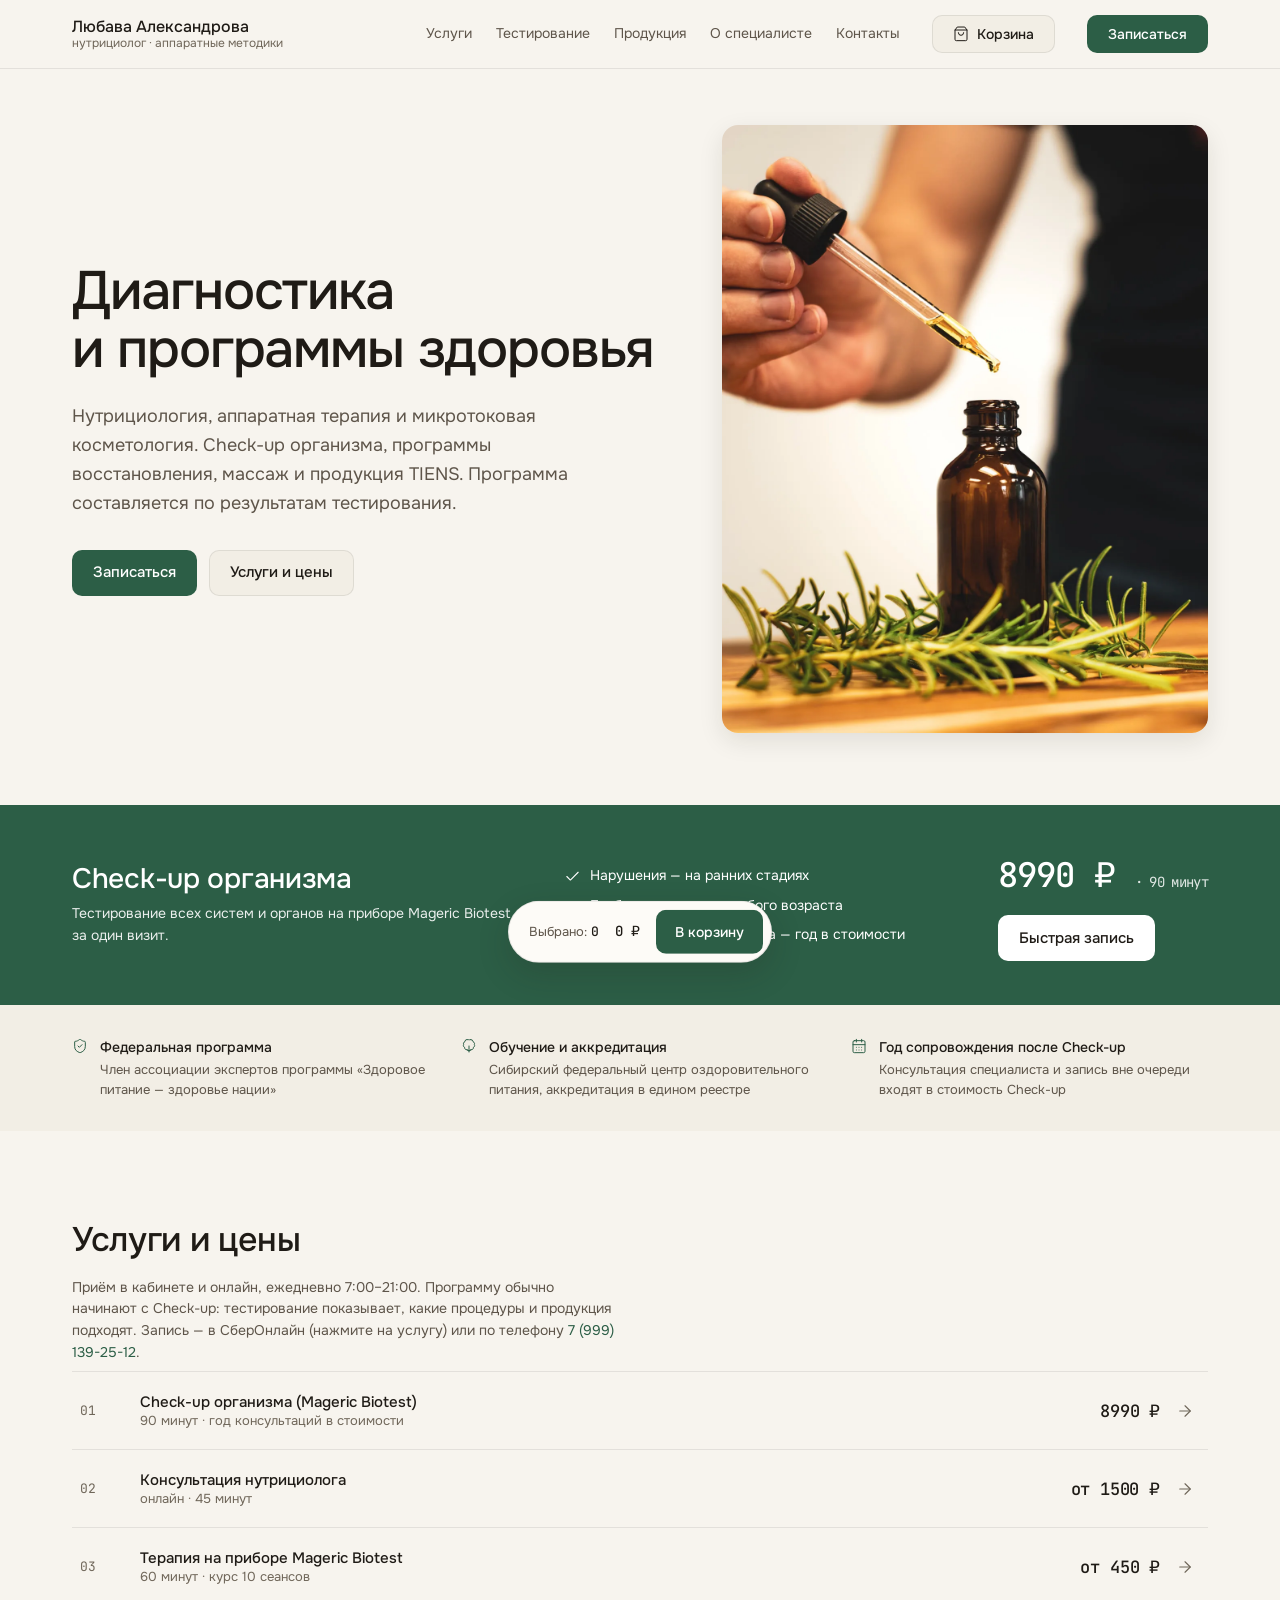
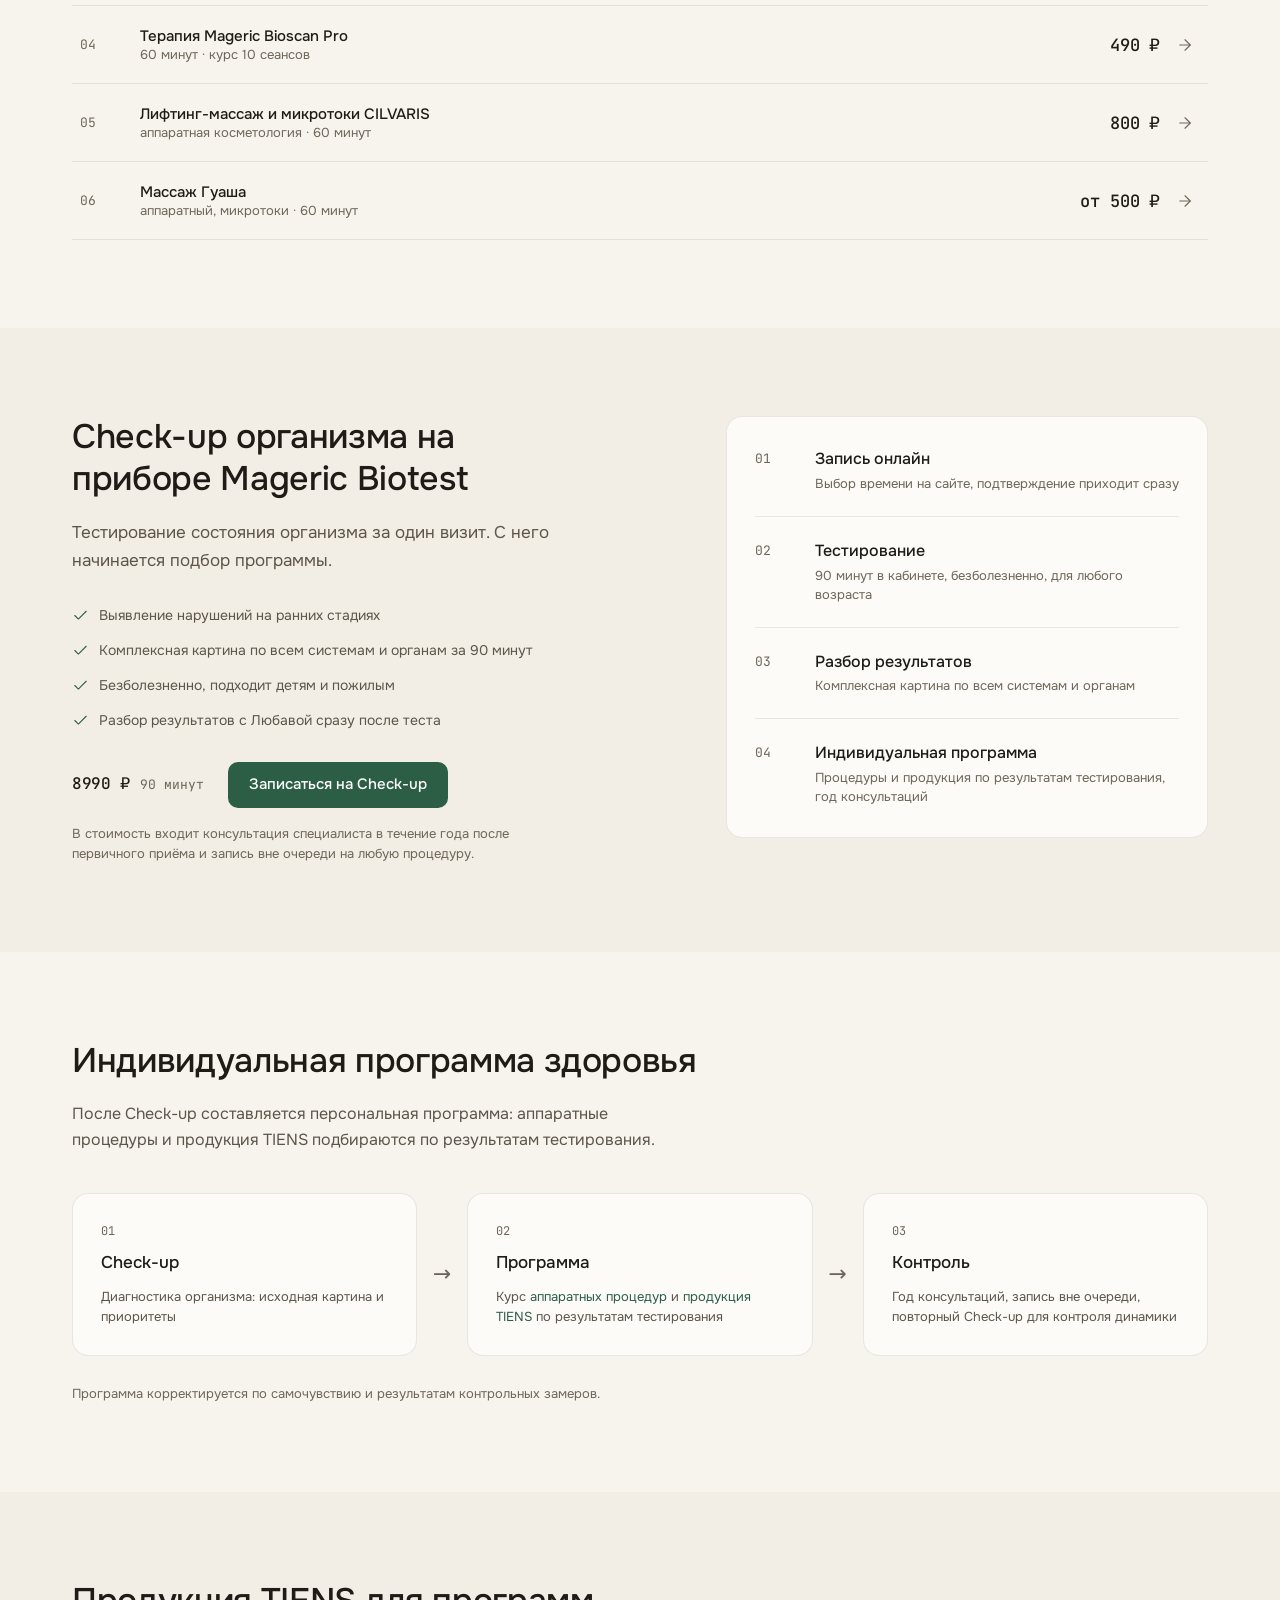
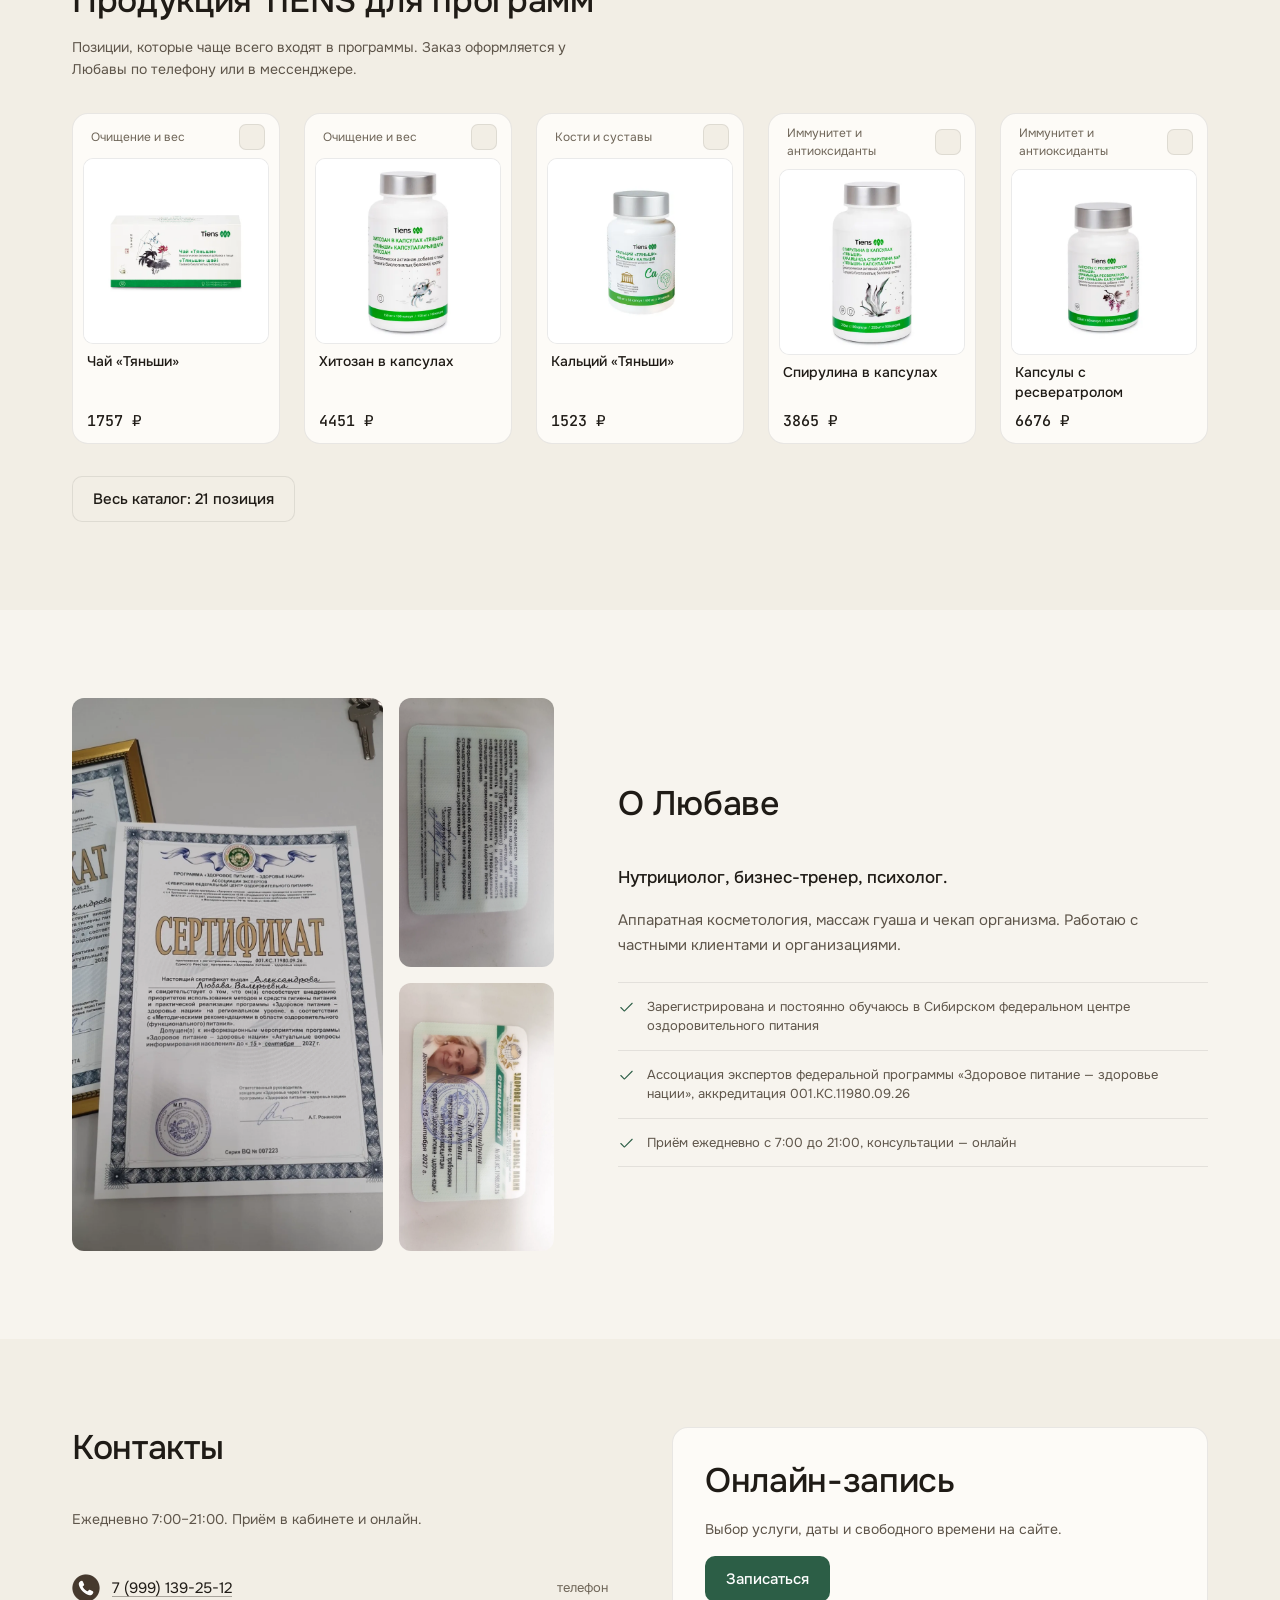
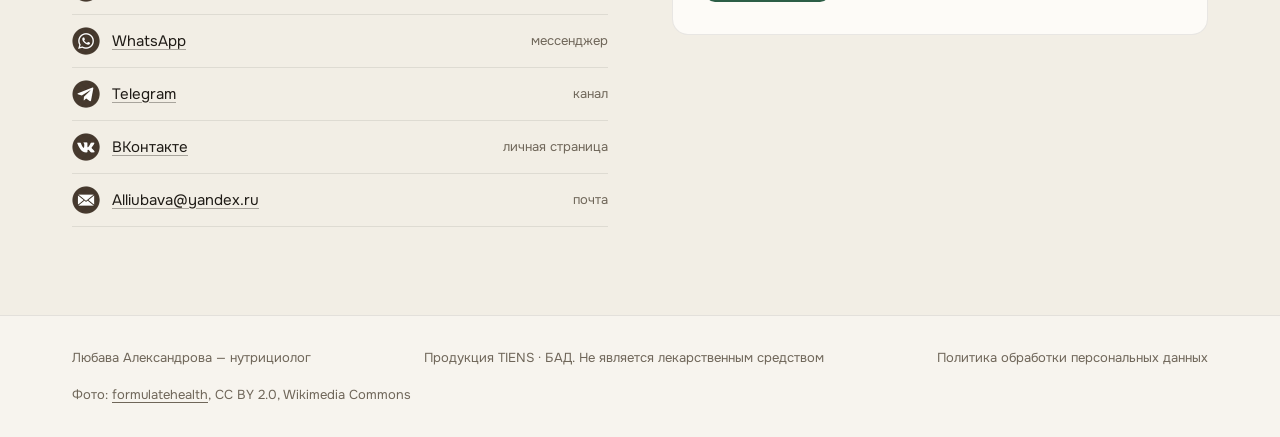
==== index.html @ dd6122ec "Сайт Любавы Александровой: статическая версия" ====
﻿<!DOCTYPE html>
<html lang="ru">
<head>
<meta charset="utf-8">
<meta name="viewport" content="width=device-width, initial-scale=1">
<meta name="referrer" content="strict-origin-when-cross-origin">
<meta http-equiv="Content-Security-Policy" content="default-src 'self'; script-src 'self'; style-src 'self' 'unsafe-inline'; img-src 'self' data:; connect-src 'self'; object-src 'none'; base-uri 'none'; form-action 'none'">
<link rel="icon" href="data:image/svg+xml,%3Csvg xmlns='http://www.w3.org/2000/svg' viewBox='0 0 32 32'%3E%3Crect width='32' height='32' rx='8' fill='%232c5e46'/%3E%3Cpath d='M16 6c5.5 3.4 8 7.4 8 11.5A8 8 0 0 1 8 17.5C8 13.4 10.5 9.4 16 6z' fill='%23f7f4ee'/%3E%3C/svg%3E">
<title>Любава Александрова — нутрициолог · аппаратные методики · TIENS</title>
<meta name="description" content="Нутрициолог Любава Александрова: чекап организма, аппаратная терапия, микротоковая косметология, массаж гуаша и продукция TIENS. Индивидуальные программы здоровья, онлайн-запись.">
<meta property="og:type" content="website">
<meta property="og:site_name" content="Любава Александрова">
<meta property="og:title" content="Любава Александрова — нутрициолог">
<meta property="og:description" content="Чекап организма, аппаратная терапия, микротоковая косметология, продукция TIENS. Индивидуальные программы здоровья.">
<meta property="og:url" content="https://artshelby.github.io/lyubava/">
<meta property="og:image" content="https://artshelby.github.io/lyubava/assets/og.jpg">
<meta property="og:image:width" content="1200">
<meta property="og:image:height" content="630">
<meta name="twitter:card" content="summary_large_image">
<link rel="stylesheet" href="style.css">
</head>
<body>

<header>
  <div class="wrap nav">
    <a class="brand" href="index.html">
      <b>Любава Александрова</b>
      <small>нутрициолог · аппаратные методики</small>
    </a>
    <nav>
      <a href="#services">Услуги</a>
      <a href="#testing">Тестирование</a>
      <a href="catalog.html">Продукция</a>
      <a href="#about">О специалисте</a>
      <a href="#contacts">Контакты</a>
    </nav>
    <button class="btn btn-secondary cart-btn cart-open" type="button" aria-label="Корзина">
      <svg width="16" height="16" viewBox="0 0 24 24" fill="none" stroke="currentColor" stroke-width="1.5" stroke-linecap="round" stroke-linejoin="round" aria-hidden="true"><path d="M6 2 3 6v14a2 2 0 0 0 2 2h14a2 2 0 0 0 2-2V6l-3-4Z"/><path d="M3 6h18"/><path d="M16 10a4 4 0 0 1-8 0"/></svg>
      <span class="label">Корзина</span>
      <span class="cart-count mono" hidden>0</span>
    </button>
    <button class="btn btn-primary btn-book" type="button">Записаться</button>
  </div>
</header>

<main>
  <!-- Герой -->
  <section class="hero">
    <div class="wrap hero-grid">
      <div>
        <h1 class="rise" style="--i:0">Диагностика и&nbsp;программы здоровья</h1>
        <p class="hero-sub rise" style="--i:1">Нутрициология, аппаратная терапия и микротоковая косметология. Check-up организма, программы восстановления, массаж и продукция TIENS. Программа составляется по результатам тестирования.</p>
        <div class="cta-row rise" style="--i:2">
          <button class="btn btn-primary btn-book" type="button">Записаться</button>
          <a class="btn btn-secondary" href="#services">Услуги и цены</a>
        </div>
      </div>
      <figure class="hero-photo rise" style="--i:1">
        <img src="assets/hero-oil.webp" alt="Пипетка с маслом над янтарным флаконом среди свежего розмарина" width="1200" height="1500" fetchpriority="high" decoding="async">
      </figure>
    </div>
  </section>

  <!-- Главная услуга -->
  <section class="offer">
    <div class="wrap offer-grid">
      <div>
        <h2 class="offer-ttl">Check-up организма</h2>
        <p class="offer-sub">Тестирование всех систем и органов на приборе Mageric Biotest за один визит.</p>
      </div>
      <ul class="offer-list">
        <li><svg width="17" height="17" viewBox="0 0 24 24" fill="none" stroke="currentColor" stroke-width="1.5" stroke-linecap="round" stroke-linejoin="round" aria-hidden="true"><path d="M20 6 9 17l-5-5"/></svg>Нарушения — на ранних стадиях</li>
        <li><svg width="17" height="17" viewBox="0 0 24 24" fill="none" stroke="currentColor" stroke-width="1.5" stroke-linecap="round" stroke-linejoin="round" aria-hidden="true"><path d="M20 6 9 17l-5-5"/></svg>Безболезненно, для любого возраста</li>
        <li><svg width="17" height="17" viewBox="0 0 24 24" fill="none" stroke="currentColor" stroke-width="1.5" stroke-linecap="round" stroke-linejoin="round" aria-hidden="true"><path d="M20 6 9 17l-5-5"/></svg>Консультации специалиста — год в стоимости</li>
      </ul>
      <div class="offer-buy">
        <span class="pr">8990 ₽ <small>· 90 минут</small></span>
        <a class="btn btn-on-accent" href="https://widget-sber.sonline.su/widget/999970888/#service-8123481" target="_blank" rel="noopener noreferrer">Быстрая запись</a>
      </div>
    </div>
  </section>

  <!-- Факты -->
  <div class="facts">
    <div class="wrap facts-grid">
      <div class="fact">
        <svg width="16" height="16" viewBox="0 0 24 24" fill="none" stroke="currentColor" stroke-width="1.5" stroke-linecap="round" stroke-linejoin="round" aria-hidden="true"><path d="M20 13c0 5-3.5 7.5-7.66 8.95a1 1 0 0 1-.67-.01C7.5 20.5 4 18 4 13V6a1 1 0 0 1 1-1c2 0 4.5-1.2 6.24-2.72a1.17 1.17 0 0 1 1.52 0C14.51 3.81 17 5 19 5a1 1 0 0 1 1 1z"/><path d="m9 12 2 2 4-4"/></svg>
        <div><b>Федеральная программа</b>Член ассоциации экспертов программы «Здоровое питание — здоровье нации»</div>
      </div>
      <div class="fact">
        <svg width="16" height="16" viewBox="0 0 24 24" fill="none" stroke="currentColor" stroke-width="1.5" stroke-linecap="round" stroke-linejoin="round" aria-hidden="true"><path d="M15 2.5a3 3 0 0 1 3 3c.6.2 1.1.5 1.5 1a3 3 0 0 1 .5 3.3c.3.4.5.9.5 1.4a3 3 0 0 1-1.9 2.8 3 3 0 0 1-3.9 3.4 3 3 0 0 1-5.4 0 3 3 0 0 1-3.9-3.4A3 3 0 0 1 3.5 11c0-.5.2-1 .5-1.4a3 3 0 0 1 .5-3.3c.4-.5.9-.8 1.5-1a3 3 0 0 1 3-3c.6 0 1.1.15 1.6.4a3 3 0 0 1 1.9-.2c.2.06.4.14.5.23a3 3 0 0 1 1.6-.43z"/><path d="M12 12v9"/><path d="M9 17.5c0 .8.7 1.5 1.5 1.5h3c.8 0 1.5-.7 1.5-1.5"/></svg>
        <div><b>Обучение и аккредитация</b>Сибирский федеральный центр оздоровительного питания, аккредитация в&nbsp;едином реестре</div>
      </div>
      <div class="fact">
        <svg width="16" height="16" viewBox="0 0 24 24" fill="none" stroke="currentColor" stroke-width="1.5" stroke-linecap="round" stroke-linejoin="round" aria-hidden="true"><path d="M8 2v4"/><path d="M16 2v4"/><rect width="18" height="18" x="3" y="4" rx="2"/><path d="M3 10h18"/><path d="M8 14h.01"/><path d="M12 14h.01"/><path d="M16 14h.01"/><path d="M8 18h.01"/><path d="M12 18h.01"/><path d="M16 18h.01"/></svg>
        <div><b>Год сопровождения после Check-up</b>Консультация специалиста и запись вне очереди входят в стоимость Check-up</div>
      </div>
    </div>
  </div>

  <!-- Услуги -->
  <section id="services">
    <div class="wrap">
      <h2>Услуги и цены</h2>
      <p class="services-note">Приём в кабинете и онлайн, ежедневно 7:00–21:00. Программу обычно начинают с Check-up: тестирование показывает, какие процедуры и продукция подходят. Запись — в СберОнлайн (нажмите на услугу) или по телефону <a href="tel:+79991392512" style="color:var(--accent)">7 (999) 139-25-12</a>.</p>
      <div class="svc-list">
        <button class="svc btn-book" data-svc="8123481" type="button">
          <span class="idx mono">01</span>
          <span><span class="t">Check-up организма (Mageric Biotest)</span><span class="m" style="display:block">90 минут · год консультаций в стоимости</span></span>
          <span class="price">8990 ₽</span>
          <span class="go" aria-hidden="true"><svg width="18" height="18" viewBox="0 0 24 24" fill="none" stroke="currentColor" stroke-width="1.5" stroke-linecap="round" stroke-linejoin="round"><path d="M5 12h14"/><path d="m12 5 7 7-7 7"/></svg></span>
        </button>
        <button class="svc btn-book" data-svc="8124514" type="button">
          <span class="idx mono">02</span>
          <span><span class="t">Консультация нутрициолога</span><span class="m" style="display:block">онлайн · 45 минут</span></span>
          <span class="price">от 1500 ₽</span>
          <span class="go" aria-hidden="true"><svg width="18" height="18" viewBox="0 0 24 24" fill="none" stroke="currentColor" stroke-width="1.5" stroke-linecap="round" stroke-linejoin="round"><path d="M5 12h14"/><path d="m12 5 7 7-7 7"/></svg></span>
        </button>
        <button class="svc btn-book" data-svc="8123480" type="button">
          <span class="idx mono">03</span>
          <span><span class="t">Терапия на приборе Mageric Biotest</span><span class="m" style="display:block">60 минут · курс 10 сеансов</span></span>
          <span class="price">от 450 ₽</span>
          <span class="go" aria-hidden="true"><svg width="18" height="18" viewBox="0 0 24 24" fill="none" stroke="currentColor" stroke-width="1.5" stroke-linecap="round" stroke-linejoin="round"><path d="M5 12h14"/><path d="m12 5 7 7-7 7"/></svg></span>
        </button>
        <button class="svc btn-book" data-svc="8123476" type="button">
          <span class="idx mono">04</span>
          <span><span class="t">Терапия Mageric Bioscan Pro</span><span class="m" style="display:block">60 минут · курс 10 сеансов</span></span>
          <span class="price">490 ₽</span>
          <span class="go" aria-hidden="true"><svg width="18" height="18" viewBox="0 0 24 24" fill="none" stroke="currentColor" stroke-width="1.5" stroke-linecap="round" stroke-linejoin="round"><path d="M5 12h14"/><path d="m12 5 7 7-7 7"/></svg></span>
        </button>
        <button class="svc btn-book" data-svc="8123466" type="button">
          <span class="idx mono">05</span>
          <span><span class="t">Лифтинг-массаж и микротоки CILVARIS</span><span class="m" style="display:block">аппаратная косметология · 60 минут</span></span>
          <span class="price">800 ₽</span>
          <span class="go" aria-hidden="true"><svg width="18" height="18" viewBox="0 0 24 24" fill="none" stroke="currentColor" stroke-width="1.5" stroke-linecap="round" stroke-linejoin="round"><path d="M5 12h14"/><path d="m12 5 7 7-7 7"/></svg></span>
        </button>
        <button class="svc btn-book" data-svc="8124465" type="button">
          <span class="idx mono">06</span>
          <span><span class="t">Массаж Гуаша</span><span class="m" style="display:block">аппаратный, микротоки · 60 минут</span></span>
          <span class="price">от 500 ₽</span>
          <span class="go" aria-hidden="true"><svg width="18" height="18" viewBox="0 0 24 24" fill="none" stroke="currentColor" stroke-width="1.5" stroke-linecap="round" stroke-linejoin="round"><path d="M5 12h14"/><path d="m12 5 7 7-7 7"/></svg></span>
        </button>
      </div>
    </div>
  </section>

  <!-- Тестирование: главная услуга -->
  <section id="testing" class="testing">
    <div class="wrap testing-grid">
      <div>
        <h2>Check-up организма на приборе Mageric Biotest</h2>
        <p class="testing-lead">Тестирование состояния организма за один визит. С него начинается подбор программы.</p>
        <ul class="testing-list">
          <li><svg width="17" height="17" viewBox="0 0 24 24" fill="none" stroke="currentColor" stroke-width="1.5" stroke-linecap="round" stroke-linejoin="round" aria-hidden="true"><path d="M20 6 9 17l-5-5"/></svg>Выявление нарушений на ранних стадиях</li>
          <li><svg width="17" height="17" viewBox="0 0 24 24" fill="none" stroke="currentColor" stroke-width="1.5" stroke-linecap="round" stroke-linejoin="round" aria-hidden="true"><path d="M20 6 9 17l-5-5"/></svg>Комплексная картина по всем системам и органам за 90 минут</li>
          <li><svg width="17" height="17" viewBox="0 0 24 24" fill="none" stroke="currentColor" stroke-width="1.5" stroke-linecap="round" stroke-linejoin="round" aria-hidden="true"><path d="M20 6 9 17l-5-5"/></svg>Безболезненно, подходит детям и пожилым</li>
          <li><svg width="17" height="17" viewBox="0 0 24 24" fill="none" stroke="currentColor" stroke-width="1.5" stroke-linecap="round" stroke-linejoin="round" aria-hidden="true"><path d="M20 6 9 17l-5-5"/></svg>Разбор результатов с Любавой сразу после теста</li>
        </ul>
        <div class="testing-price">
          <span class="price">8990 ₽ <small>90 минут</small></span>
          <button class="btn btn-primary btn-book" data-svc="8123481" type="button">Записаться на Check-up</button>
        </div>
        <p class="testing-note">В стоимость входит консультация специалиста в течение года после первичного приёма и запись вне очереди на любую процедуру.</p>
      </div>
      <div class="steps-col">
        <button class="steps-toggle" type="button" aria-expanded="false" aria-controls="stepsList">
          <span>Как проходит Check-up</span>
          <svg class="chev" width="16" height="16" viewBox="0 0 24 24" fill="none" stroke="currentColor" stroke-width="1.5" stroke-linecap="round" stroke-linejoin="round" aria-hidden="true"><path d="m6 9 6 6 6-6"/></svg>
        </button>
        <div class="steps-list" id="stepsList">
        <div class="step">
          <span class="idx mono">01</span>
          <div><div class="t">Запись онлайн</div><div class="d">Выбор времени на сайте, подтверждение приходит сразу</div></div>
        </div>
        <div class="step">
          <span class="idx mono">02</span>
          <div><div class="t">Тестирование</div><div class="d">90 минут в кабинете, безболезненно, для любого возраста</div></div>
        </div>
        <div class="step">
          <span class="idx mono">03</span>
          <div><div class="t">Разбор результатов</div><div class="d">Комплексная картина по всем системам и органам</div></div>
        </div>
        <div class="step">
          <span class="idx mono">04</span>
          <div><div class="t">Индивидуальная программа</div><div class="d">Процедуры и продукция по результатам тестирования, год консультаций</div></div>
        </div>
        </div>
      </div>
    </div>
  </section>

  <!-- Индивидуальная программа -->
  <section id="program" class="program">
    <div class="wrap">
      <h2>Индивидуальная программа здоровья</h2>
      <p class="program-lead">После Check-up составляется персональная программа: аппаратные процедуры и продукция TIENS подбираются по результатам тестирования.</p>
      <div class="flow">
        <div class="flow-card">
          <span class="idx mono">01</span>
          <div class="t">Check-up</div>
          <div class="d">Диагностика организма: исходная картина и приоритеты</div>
        </div>
        <div class="flow-arrow" aria-hidden="true">→</div>
        <div class="flow-card">
          <span class="idx mono">02</span>
          <div class="t">Программа</div>
          <div class="d">Курс <a href="#services">аппаратных процедур</a> и <a href="catalog.html">продукция TIENS</a> по результатам тестирования</div>
        </div>
        <div class="flow-arrow" aria-hidden="true">→</div>
        <div class="flow-card">
          <span class="idx mono">03</span>
          <div class="t">Контроль</div>
          <div class="d">Год консультаций, запись вне очереди, повторный Check-up для контроля динамики</div>
        </div>
      </div>
      <p class="program-note">Программа корректируется по самочувствию и результатам контрольных замеров.</p>
    </div>
  </section>

  <!-- Продукция: витрина -->
  <section id="products" class="products">
    <div class="wrap">
      <h2>Продукция TIENS для программ</h2>
      <p class="products-note">Позиции, которые чаще всего входят в программы. Заказ оформляется у Любавы по телефону или в мессенджере.</p>
      <div class="products-grid" id="productsGrid"></div>
      <div class="products-more">
        <a class="btn btn-secondary" href="catalog.html">Весь каталог: 21 позиция</a>
      </div>
    </div>
  </section>

  <!-- О специалисте -->
  <section id="about">
    <div class="wrap about-grid">
      <div class="about-photo">
        <img src="assets/about-1.webp" alt="Сертификат и аккредитация Любавы" width="900" height="1180" loading="lazy" decoding="async">
        <img src="assets/about-2.webp" alt="Удостоверение специалиста" width="900" height="1180" loading="lazy" decoding="async">
        <img src="assets/about-3.webp" alt="Документ программы «Здоровое питание»" width="900" height="1180" loading="lazy" decoding="async">
      </div>
      <div class="about-text">
        <h2>О Любаве</h2>
        <p class="hello">Нутрициолог, бизнес-тренер, психолог.</p>
        <p>Аппаратная косметология, массаж гуаша и чекап организма. Работаю с частными клиентами и организациями.</p>
        <div class="creds">
          <div class="cred">
            <svg width="17" height="17" viewBox="0 0 24 24" fill="none" stroke="currentColor" stroke-width="1.5" stroke-linecap="round" stroke-linejoin="round" aria-hidden="true"><path d="M20 6 9 17l-5-5"/></svg>
            Зарегистрирована и постоянно обучаюсь в Сибирском федеральном центре оздоровительного питания
          </div>
          <div class="cred">
            <svg width="17" height="17" viewBox="0 0 24 24" fill="none" stroke="currentColor" stroke-width="1.5" stroke-linecap="round" stroke-linejoin="round" aria-hidden="true"><path d="M20 6 9 17l-5-5"/></svg>
            Ассоциация экспертов федеральной программы «Здоровое питание — здоровье нации», аккредитация 001.КС.11980.09.26
          </div>
          <div class="cred">
            <svg width="17" height="17" viewBox="0 0 24 24" fill="none" stroke="currentColor" stroke-width="1.5" stroke-linecap="round" stroke-linejoin="round" aria-hidden="true"><path d="M20 6 9 17l-5-5"/></svg>
            Приём ежедневно с 7:00 до 21:00, консультации — онлайн
          </div>
        </div>
      </div>
    </div>
  </section>

  <!-- Контакты -->
  <section id="contacts" class="contacts">
    <div class="wrap contacts-grid">
      <div>
        <h2>Контакты</h2>
        <p class="schedule">Ежедневно 7:00–21:00. Приём в кабинете и онлайн.</p>
        <div class="clist">
          <div class="crow">
            <img class="cico" src="assets/icons/phone.png" alt="" width="28" height="28">
            <a href="tel:+79991392512">7 (999) 139-25-12</a>
            <span class="k">телефон</span>
          </div>
          <div class="crow">
            <img class="cico" src="assets/icons/whatsapp.png" alt="" width="28" height="28">
            <a href="https://wa.me/79991392512" target="_blank" rel="noopener noreferrer">WhatsApp</a>
            <span class="k">мессенджер</span>
          </div>
          <div class="crow">
            <img class="cico" src="assets/icons/telegram.png" alt="" width="28" height="28">
            <a href="https://t.me/vitality_tiens" target="_blank" rel="noopener noreferrer">Telegram</a>
            <span class="k">канал</span>
          </div>
          <div class="crow">
            <img class="cico" src="assets/icons/vk.png" alt="" width="28" height="28">
            <a href="https://vk.com/ltroitsa" target="_blank" rel="noopener noreferrer">ВКонтакте</a>
            <span class="k">личная страница</span>
          </div>
          <div class="crow">
            <img class="cico" src="assets/icons/mail.png" alt="" width="28" height="28">
            <a href="mailto:Alliubava@yandex.ru">Alliubava@yandex.ru</a>
            <span class="k">почта</span>
          </div>
        </div>
      </div>
      <div class="contacts-cta">
        <h2 style="margin-bottom:0">Онлайн-запись</h2>
        <p>Выбор услуги, даты и свободного времени на сайте.</p>
        <button class="btn btn-primary btn-book" type="button">Записаться</button>
      </div>
    </div>
  </section>
</main>

<footer>
  <div class="wrap">
    <span>Любава Александрова — нутрициолог</span>
    <span>Продукция TIENS · БАД. Не является лекарственным средством</span>
    <span><a href="privacy.html">Политика обработки персональных данных</a></span>
    <span class="credit">Фото: <a href="https://commons.wikimedia.org/wiki/File:Taking_rosemary_oil_from_a_bottle.jpg" target="_blank" rel="noopener noreferrer">formulatehealth</a>, CC BY 2.0, Wikimedia Commons</span>
  </div>
</footer>

<script src="data.js"></script>
<script src="app.js"></script>
</body>
</html>
---- style.css ----
/* ===== Шрифты (локальные) ===== */
@font-face { font-family: "Onest"; src: url("fonts/Onest-cyrillic.woff2") format("woff2"); font-weight: 100 900; font-display: swap; unicode-range: U+0400-045F, U+0490-0491, U+04B0-04B1, U+2116; }
@font-face { font-family: "Onest"; src: url("fonts/Onest-latin.woff2") format("woff2"); font-weight: 100 900; font-display: swap; unicode-range: U+0000-00FF, U+2000-206F; }
@font-face { font-family: "Unbounded"; src: url("fonts/unbounded-cyrillic.woff2") format("woff2"); font-weight: 200 900; font-display: swap; unicode-range: U+0400-045F, U+0490-0491, U+04B0-04B1, U+2116; }
@font-face { font-family: "Unbounded"; src: url("fonts/unbounded-latin.woff2") format("woff2"); font-weight: 200 900; font-display: swap; unicode-range: U+0000-00FF, U+2000-206F; }
@font-face { font-family: "JetBrains Mono"; src: url("fonts/JetBrainsMono-cyrillic.woff2") format("woff2"); font-weight: 100 800; font-display: swap; unicode-range: U+0400-045F, U+0490-0491, U+04B0-04B1, U+2116; }
@font-face { font-family: "JetBrains Mono"; src: url("fonts/JetBrainsMono-latin.woff2") format("woff2"); font-weight: 100 800; font-display: swap; unicode-range: U+0000-00FF, U+2000-206F; }

/* ===== Базовая сетка ===== */
:root {
  --font-ui: "Onest", system-ui, sans-serif;
  --font-display: "Onest", system-ui, sans-serif;
  --font-mono: "JetBrains Mono", ui-monospace, monospace;
  --radius-btn: 10px;
  --radius-card: 16px;
  --radius-photo: 12px;
  --ease: cubic-bezier(0.22, 1, 0.36, 1);

/* Палитра (вариант A — «Зелень и свет») */
  --bg: #f7f4ee; --surface: #f2eee5; --card: #fdfbf7; --raised: #efe9df;
  --hairline: rgba(31, 27, 22, 0.09);
  --text: #1f1b16; --secondary: #5e554a; --muted: #6f6659;
  --accent: #2c5e46; --accent-hover: #24503b; --accent-text: #ffffff;
  --focus: #1f1b16; --focus-halo: #fdfbf7;
  --white: #ffffff; --white-hover: #f1efe9;
  --overlay: rgba(20, 17, 13, 0.55);
  --shadow-sm: 0 3px 10px rgba(31, 27, 22, 0.14);
  --shadow-photo: 0 8px 24px rgba(31, 27, 22, 0.10);
  --shadow-bar: 0 12px 32px rgba(31, 27, 22, 0.18);
  --shadow-modal: 0 24px 64px rgba(0, 0, 0, 0.30);
}
* { box-sizing: border-box; margin: 0; padding: 0; }
html { scroll-behavior: smooth; overflow-x: clip; scroll-padding-top: 84px; }
body { font-family: var(--font-ui); font-size: 1rem; line-height: 1.55; background: var(--bg); color: var(--text); -webkit-font-smoothing: antialiased; overflow-x: clip; }
@media (prefers-reduced-motion: reduce) { html { scroll-behavior: auto; } }
html:has(body.modal-open) { overflow-y: hidden; }
a { color: inherit; text-decoration: none; }
img { display: block; max-width: 100%; }
.wrap { max-width: 1200px; margin: 0 auto; padding: 0 32px; }
section { padding: 88px 0; }
.mono { font-family: var(--font-mono); font-variant-numeric: tabular-nums; }
:focus-visible { outline: 2px solid var(--focus); outline-offset: 2px; box-shadow: 0 0 0 2px var(--focus-halo); }
.offer :focus-visible { outline-color: var(--card); box-shadow: 0 0 0 2px var(--text); }

h1 { font-family: var(--font-display); font-weight: 500; font-size: clamp(2rem, 4.6vw, 3.375rem); line-height: 1.08; letter-spacing: -0.02em; max-width: 20ch; text-wrap: balance; }
h2 { font-family: var(--font-display); font-weight: 500; font-size: clamp(1.625rem, 3vw, 2.125rem); line-height: 1.22; letter-spacing: -0.01em; margin-bottom: 40px; text-wrap: balance; }
h3 { font-family: var(--font-display); font-weight: 500; text-wrap: balance; }
p { text-wrap: pretty; }

/* ===== Плавный переход между страницами (Chrome; остальные — обычная загрузка) ===== */
@view-transition { navigation: auto; }
::view-transition-old(root), ::view-transition-new(root) { animation-duration: 240ms; animation-timing-function: cubic-bezier(0.22, 1, 0.36, 1); }

/* ===== Шапка ===== */
header { position: sticky; top: 0; z-index: 50; background: var(--bg); border-bottom: 1px solid var(--hairline); }
.nav { display: flex; align-items: center; gap: 32px; height: 68px; }
.brand { display: flex; flex-direction: column; line-height: 1.2; margin-right: auto; }
.brand:hover b { color: var(--accent); }
.brand b { font-weight: 500; font-size: 16px; }
.brand small { font-size: 12px; color: var(--muted); }
.nav nav { display: flex; gap: 24px; font-size: 14px; color: var(--secondary); }
.nav nav a { padding: 8px 0; position: relative; transition: color 150ms var(--ease); white-space: nowrap; }
.nav nav a:hover { color: var(--text); }
.nav nav a::after {
  content: ""; position: absolute; left: 0; right: 0; bottom: 4px; height: 1px;
  background: currentColor; transform: scaleX(0); transform-origin: left;
  transition: transform 180ms var(--ease);
}
.nav nav a:hover::after { transform: scaleX(1); }

/* ===== Кнопки ===== */
.btn {
  display: inline-flex; align-items: center; justify-content: center; gap: 8px;
  font: 500 15px/1 var(--font-ui); border-radius: var(--radius-btn);
  padding: 0 20px; height: 46px; cursor: pointer; border: 1px solid transparent; white-space: nowrap; text-box: trim-both cap alphabetic;
  transition: background-color 150ms var(--ease), color 150ms var(--ease), border-color 150ms var(--ease), transform 150ms var(--ease);
}
.btn:active { transform: scale(0.98); }
.btn-primary { background: var(--accent); color: var(--accent-text); }
.btn-primary:hover { background: var(--accent-hover); box-shadow: var(--shadow-sm); }
.btn-secondary { background: var(--surface); color: var(--text); border-color: var(--hairline); }
.btn-secondary:hover { background: var(--raised); border-color: color-mix(in srgb, var(--accent) 30%, transparent); }
.btn-sm { height: 44px; padding: 0 18px; font-size: 14px; }
header .btn { height: 38px; font-size: 14px; }
.btn[disabled] { opacity: 0.45; cursor: not-allowed; }

/* ===== Hero ===== */
.hero { padding: 56px 0 72px; }
.hero-grid { display: grid; grid-template-columns: minmax(0, 1.1fr) minmax(0, 0.9fr); gap: 56px; align-items: center; }
.hero-sub { font-size: 18px; line-height: 1.6; color: var(--secondary); max-width: 34rem; margin: 24px 0 32px; }
.cta-row { display: flex; gap: 12px; flex-wrap: wrap; }
.hero-photo { margin: 0; }
.hero-photo img { width: 100%; height: auto; aspect-ratio: 4 / 5; object-fit: cover; border-radius: var(--radius-card); box-shadow: var(--shadow-photo); }

/* ===== Главная услуга: полоса ===== */
.offer { background: var(--accent); color: var(--accent-text); padding: 44px 0; }
.offer-grid { display: grid; grid-template-columns: minmax(0, 1.15fr) minmax(0, 1fr) auto; gap: 40px; align-items: center; }
.offer-ttl { font-family: var(--font-display); font-weight: 500; font-size: clamp(1.5rem, 2.2vw, 2rem); line-height: 1.15; letter-spacing: -0.01em; margin: 0 0 8px; }
.offer-sub { font-size: 14px; line-height: 1.55; opacity: 0.9; max-width: 28rem; }
.offer-list { list-style: none; display: flex; flex-direction: column; gap: 9px; }
.offer-list li { font-size: 14px; line-height: 1.45; display: flex; gap: 9px; align-items: flex-start; }
.offer-list li svg { flex: none; margin-top: 3px; }
.offer-buy { display: flex; flex-direction: column; align-items: flex-start; gap: 14px; }
.offer .pr { font-family: var(--font-mono); font-weight: 500; font-size: 34px; letter-spacing: -0.02em; }
.offer .pr small { font-size: 14px; font-weight: 400; opacity: 0.85; }
.btn-on-accent { background: var(--white); color: var(--text); }
.btn-on-accent:hover { background: var(--white-hover); }

/* ===== Полоса фактов ===== */
.facts { background: var(--surface); padding: 32px 0; }
.facts-grid { display: grid; grid-template-columns: repeat(3, minmax(0, 1fr)); gap: 32px; }
.fact { display: flex; gap: 12px; align-items: flex-start; font-size: 13px; line-height: 1.5; color: var(--secondary); }
.fact svg { flex: none; margin-top: 1px; color: var(--accent); }
.fact b { display: block; font-weight: 500; color: var(--text); margin-bottom: 2px; font-size: 14px; }

/* ===== Тестирование (основной продукт) ===== */
.testing { background: var(--surface); }
.testing-grid { display: grid; grid-template-columns: minmax(0, 1.1fr) minmax(0, 0.9fr); gap: 64px; align-items: start; }
.testing-grid h2 { margin-bottom: 20px; }
.testing-lead { font-size: 17px; line-height: 1.6; color: var(--secondary); max-width: 34rem; }
.testing-list { list-style: none; margin: 24px 0; }
.testing-list li { font-size: 14px; line-height: 1.5; color: var(--secondary); padding: 7px 0; display: flex; gap: 10px; }
.testing-list li svg { flex: none; margin-top: 2px; color: var(--accent); }
.testing-price { display: flex; align-items: center; gap: 24px; flex-wrap: wrap; }
.testing-note { font-size: 13px; color: var(--muted); margin-top: 16px; max-width: 30rem; }
.steps-col { background: var(--card); border: 1px solid var(--hairline); border-radius: var(--radius-card); padding: 8px 28px; }
.steps-toggle { display: none; }
.step { display: grid; grid-template-columns: 44px 1fr; gap: 16px; padding: 22px 0; border-bottom: 1px solid var(--hairline); }
.step:last-child { border-bottom: none; }
.step .idx { font-size: 13px; color: var(--muted); padding-top: 2px; }
.step .t { font-weight: 500; margin-bottom: 2px; }
.step .d { font-size: 13px; line-height: 1.5; color: var(--muted); }

/* ===== Индивидуальная программа ===== */
.program-lead { font-size: 16px; line-height: 1.6; color: var(--secondary); max-width: 38rem; margin: -20px 0 40px; }
.flow { display: grid; grid-template-columns: 1fr auto 1fr auto 1fr; gap: 16px; align-items: stretch; }
.flow-card { background: var(--card); border: 1px solid var(--hairline); border-radius: var(--radius-card); padding: 28px; display: flex; flex-direction: column; gap: 10px; }
.flow-card .idx { font-size: 12px; color: var(--muted); }
.flow-card .t { font-weight: 500; font-size: 17px; }
.flow-card .d { font-size: 13px; line-height: 1.55; color: var(--secondary); }
.flow-card .d a { color: var(--accent); }
.flow-arrow { display: flex; align-items: center; color: var(--muted); font-size: 22px; }
.program-note { font-size: 13px; color: var(--muted); margin-top: 28px; }

/* ===== Услуги ===== */
.svc-list { display: flex; flex-direction: column; }
.svc {
  display: grid; grid-template-columns: 44px 1fr auto 24px; gap: 16px; align-items: center;
  padding: 20px 8px; border-top: 1px solid var(--hairline);
  width: 100%; background: none; border-left: none; border-right: none; border-bottom: none;
  text-align: left; color: var(--text); font-family: var(--font-ui); cursor: pointer;
  transition: background-color 150ms var(--ease);
}
.svc:last-child { border-bottom: 1px solid var(--hairline); }
.svc:hover { background: var(--surface); }
.svc .idx { font-size: 13px; color: var(--muted); }
.svc .t { font-weight: 500; font-size: 15px; margin-bottom: 2px; }
.svc:hover .t { color: var(--accent); }
.svc .m { font-size: 13px; color: var(--muted); }
.svc .price { font-family: var(--font-mono); font-weight: 500; font-size: 17px; letter-spacing: -0.01em; }
.svc .go { color: var(--muted); display: flex; align-items: center; transition: transform 150ms var(--ease), color 150ms var(--ease); }
.svc:hover .go { color: var(--accent); transform: translateX(3px); }
.price { font-family: var(--font-mono); font-weight: 500; letter-spacing: -0.02em; }
.price small { font-size: 13px; font-weight: 400; color: var(--muted); letter-spacing: 0; }
.services-note { font-size: 14px; color: var(--secondary); max-width: 34rem; margin: -24px 0 8px; }

/* ===== Продукция: витрина на главной ===== */
.products { background: var(--surface); }
.products-note { font-size: 14px; color: var(--secondary); max-width: 34rem; margin: -24px 0 32px; }
.products-grid { display: grid; grid-template-columns: repeat(5, minmax(0, 1fr)); gap: 24px; }
.pcard {
  background: var(--card); border: 1px solid var(--hairline); border-radius: var(--radius-card);
  padding: 10px; display: flex; flex-direction: column; gap: 8px;
}
.pcard img { width: 100%; height: auto; aspect-ratio: 1 / 1; object-fit: contain; background: var(--white); border-radius: 10px; border: 1px solid var(--hairline); }
.pcard { transition: border-color 150ms var(--ease); }
.pcard:hover { border-color: color-mix(in srgb, var(--accent) 35%, transparent); }
.pcard.picked { border-color: var(--accent); }

/* Выбор товара: галочка в строке роли, фото остаётся чистым */
.phead { display: flex; align-items: center; justify-content: space-between; gap: 8px; padding: 0 4px; }
.phead .role { padding: 0; }
.pick {
  flex: none; width: 26px; height: 26px;
  border-radius: 7px; border: 1px solid var(--hairline); background: var(--surface);
  color: transparent; cursor: pointer;
  display: flex; align-items: center; justify-content: center;
  transition: background-color 150ms var(--ease), color 150ms var(--ease), border-color 150ms var(--ease), transform 150ms var(--ease);
}
.pcard:hover .pick { border-color: color-mix(in srgb, var(--accent) 45%, transparent); }
.pick:hover { border-color: var(--accent); background: var(--card); }
.pick:active { transform: scale(0.92); }
.pick[aria-pressed="true"] { background: var(--accent); border-color: var(--accent); color: var(--accent-text); }

/* Панель выбора: одна кнопка на все выбранные товары */
.pickbar {
  position: fixed; left: 50%; bottom: 24px; z-index: 90;
  transform: translateX(-50%) translateY(140%);
  display: flex; align-items: center; gap: 16px;
  background: var(--card); border: 1px solid var(--hairline); border-radius: 999px;
  padding: 8px 8px 8px 20px; max-width: calc(100vw - 24px); box-shadow: var(--shadow-bar);
  transition: transform 240ms var(--ease);
}
.pickbar.show { transform: translateX(-50%) translateY(0); }
.pickbar .btn { flex: none; }
.pb-count, .pb-sum { white-space: nowrap; }
.pb-count { font-size: 13px; color: var(--secondary); }
.pb-count b { color: var(--text); font-weight: 500; }
.pb-sum { font-size: 14px; font-weight: 500; }
.pcard .role { font-size: 12px; color: var(--muted); padding: 0 4px; }
.pcard .pt { font-weight: 500; font-size: 14px; line-height: 1.4; padding: 0 4px; }
.pcard .pd { font-size: 13px; line-height: 1.5; color: var(--muted); padding: 0 4px; display: none; }
.pcard .pd-toggle { display: none; }
.pcard .pp { font-family: var(--font-mono); font-size: 15px; font-weight: 500; color: var(--text); padding: 0 4px; margin-top: auto; }
.pcard .btn { align-self: stretch; }
.products-more { margin-top: 32px; }
.products-legal { font-size: 12px; line-height: 1.5; color: var(--muted); margin-top: 32px; max-width: 42rem; }

/* ===== Каталог (страница) ===== */
.cat-head { padding: 56px 0 0; }
.cat-head h1 { font-size: clamp(30px, 4vw, 44px); max-width: none; }
.cat-sub { font-size: 15px; line-height: 1.6; color: var(--secondary); max-width: 34rem; margin: 16px 0 24px; }
.chips { display: flex; gap: 8px; flex-wrap: wrap; }
.chip {
  font: 500 13px/1 var(--font-ui); color: var(--secondary);
  background: var(--surface); border: 1px solid var(--hairline); border-radius: 999px;
  display: inline-flex; align-items: center; min-height: 44px;
  padding: 0 18px; cursor: pointer; text-box: trim-both cap alphabetic;
  transition: background-color 150ms var(--ease), color 150ms var(--ease), border-color 150ms var(--ease);
}
.chip:hover { background: var(--raised); }
.chip[aria-pressed="true"] { background: var(--accent); border-color: var(--accent); color: var(--accent-text); }
.chip:active { transform: scale(0.97); }
.catalog-section { padding: 24px 0 88px; }.catalog-grid { display: grid; grid-template-columns: repeat(4, minmax(0, 1fr)); gap: 24px; }
.pcard.on-cat .pd { display: block; min-height: 60px; }
.pcard.hide { display: none; }
.catalog-count { font-size: 13px; color: var(--muted); margin: 0 0 24px; }

/* ===== Правовые страницы ===== */
.legal-text { max-width: 46rem; }
.legal-text h2 { font-size: 20px; margin: 32px 0 12px; }
.legal-text p { font-size: 15px; line-height: 1.65; color: var(--secondary); }
.legal-text p + p { margin-top: 10px; }
.legal-text a { color: var(--accent); }
.legal-text b { color: var(--text); font-weight: 500; }
.legal-meta { margin-top: 32px; font-size: 13px; color: var(--muted); }

/* ===== Корзина ===== */
.about-grid { display: grid; grid-template-columns: minmax(0, 0.9fr) minmax(0, 1.1fr); gap: 64px; align-items: center; }
.about-photo { display: grid; grid-template-columns: minmax(0, 2fr) minmax(0, 1fr); grid-template-rows: auto auto; gap: 16px; align-items: stretch; }
.about-photo img { width: 100%; height: auto; object-fit: cover; aspect-ratio: 900 / 1180; border-radius: var(--radius-photo); }
.about-photo img:first-child { grid-row: 1 / span 2; height: 100%; aspect-ratio: auto; }
.about-text p { font-size: 15px; line-height: 1.65; color: var(--secondary); max-width: 38rem; }
.about-text p + p { margin-top: 16px; }
.about-text .hello { font-size: 17px; color: var(--text); font-weight: 500; }
.creds { display: flex; flex-direction: column; margin-top: 24px; border-top: 1px solid var(--hairline); }
.cred { display: flex; gap: 12px; padding: 14px 0; border-bottom: 1px solid var(--hairline); font-size: 13px; line-height: 1.5; color: var(--secondary); }
.cred svg { flex: none; margin-top: 2px; color: var(--accent); }

/* ===== Корзина ===== */
.cart-btn { gap: 8px; }
.cart-btn .cart-count { font-size: 13px; font-weight: 500; color: var(--accent); }
.cart-rows { display: flex; flex-direction: column; }
.cart-empty { font-size: 14px; color: var(--muted); padding: 8px 0; }
.cart-row { display: grid; grid-template-columns: 56px 1fr auto auto; gap: 14px; align-items: center; padding: 14px 0; border-bottom: 1px solid var(--hairline); }
.cart-row img { width: 56px; height: 56px; object-fit: contain; background: var(--white); border: 1px solid var(--hairline); border-radius: 8px; }
.cr-t { font-size: 14px; font-weight: 500; line-height: 1.35; }
.cr-p { font-size: 13px; color: var(--muted); margin-top: 2px; }
.cr-qty { display: flex; align-items: center; gap: 2px; }
.qty-btn {
  width: 30px; height: 30px; border-radius: 8px; border: 1px solid var(--hairline);
  background: var(--surface); color: var(--text); cursor: pointer; font-size: 15px; line-height: 1;
  transition: background-color 150ms var(--ease), transform 150ms var(--ease);
}
.qty-btn:hover { background: var(--raised); }
.qty-btn:active { transform: scale(0.94); }
.cr-qty .mono { min-width: 22px; text-align: center; font-size: 14px; }
.cr-del { background: none; border: none; color: var(--muted); font: 400 13px/1 var(--font-ui); cursor: pointer; padding: 6px 2px; transition: color 150ms var(--ease); }
.cr-del:hover { color: var(--text); }
.cart-foot { margin-top: 20px; display: flex; flex-direction: column; gap: 12px; }
.cart-actions { display: flex; gap: 8px; flex-wrap: wrap; }
.cart-actions .btn { flex: 1 1 auto; }
.cart-total { display: flex; align-items: baseline; justify-content: space-between; gap: 16px; font-size: 14px; color: var(--secondary); }
.cart-total b { font-size: 22px; font-weight: 500; color: var(--text); }

/* ===== О специалисте ===== */
.contacts { background: var(--surface); }
.contacts-grid { display: grid; grid-template-columns: minmax(0, 1fr) minmax(0, 1fr); gap: 64px; }
.contacts .schedule { font-size: 14px; color: var(--secondary); margin-bottom: 32px; }
.clist { display: flex; flex-direction: column; }
.crow { display: flex; align-items: center; gap: 12px; padding: 12px 0; border-bottom: 1px solid var(--hairline); font-size: 15px; }
.cico { flex: none; width: 28px; height: 28px; display: block; }
.crow .k { font-size: 13px; color: var(--muted); margin-left: auto; }
.crow a { text-decoration: underline; text-decoration-color: color-mix(in srgb, currentColor 35%, transparent); text-underline-offset: 3px; }
.crow a:hover { color: var(--accent); text-decoration-color: currentColor; }
.contacts-cta { background: var(--card); border: 1px solid var(--hairline); border-radius: var(--radius-card); padding: 32px; display: flex; flex-direction: column; gap: 16px; align-items: flex-start; align-self: start; }
.contacts-cta p { font-size: 14px; line-height: 1.6; color: var(--secondary); }

/* ===== Контакты ===== */
footer { border-top: 1px solid var(--hairline); padding: 32px 0; font-size: 13px; color: var(--muted); }
footer .wrap { display: flex; justify-content: space-between; gap: 16px; flex-wrap: wrap; }
footer .credit { flex-basis: 100%; color: var(--muted); }
footer .credit a { text-decoration: underline; text-underline-offset: 3px; }
footer .credit a:hover { color: var(--text); }

/* ===== Подвал ===== */
.modal-bg { position: fixed; inset: 0; z-index: 100; background: var(--overlay); display: none; align-items: center; justify-content: center; padding: 24px; }
.modal-bg.open { display: flex; }
.modal {
  position: relative; width: 100%; max-width: 560px; max-height: min(86vh, 760px);
  background: var(--card); border: 1px solid var(--hairline); border-radius: var(--radius-card);
  display: flex; flex-direction: column; overflow: hidden;
  box-shadow: var(--shadow-modal);
}
.m-head { display: flex; align-items: center; gap: 16px; padding: 20px 24px; border-bottom: 1px solid var(--hairline); }
.m-head h2 { font-weight: 500; font-size: 19px; line-height: 1.2; letter-spacing: -0.01em; margin-right: auto; margin-bottom: 0; }
.m-close { width: 36px; height: 36px; border-radius: var(--radius-btn); border: 1px solid var(--hairline); background: var(--surface); color: var(--text); cursor: pointer; display: flex; align-items: center; justify-content: center; transition: background-color 150ms var(--ease); }
.m-close:hover { background: var(--raised); }
.m-body { padding: 24px; overflow-y: auto; }
.m-note { font-size: 13px; color: var(--muted); line-height: 1.5; margin-top: 12px; }
.consent { display: flex; gap: 10px; align-items: flex-start; margin: 0; font-size: 12px; line-height: 1.5; color: var(--secondary); }
.consent input { flex: none; width: 18px; height: 18px; margin: 1px 0 0; accent-color: var(--accent); }
.consent label { cursor: pointer; }
.consent a, .legal-text a { color: var(--accent); text-decoration: underline; }
/* ===== Появление ===== */
@keyframes fadein { from { opacity: 0; transform: translateY(8px); } to { opacity: 1; transform: none; } }

@media (prefers-reduced-motion: no-preference) {
  .rise { animation: rise 480ms var(--ease) both; animation-delay: calc(70ms * var(--i)); }
  @keyframes rise { from { opacity: 0; transform: translateY(10px); } }
  .modal-bg.open .modal { animation: pop 240ms var(--ease) both; }
  @keyframes pop { from { opacity: 0; transform: translateY(12px) scale(0.98); } }

/* Перерисовка сетки товаров при смене фильтра */
  .fade-in { animation: fadein 220ms var(--ease) both; }

/* Появление карточек при смене фильтра каталога */
  .flash-in { animation: fadein 240ms var(--ease) both; }
}

/* ===== Анимации ===== */
@media (max-width: 1100px) {
  .products-grid { grid-template-columns: repeat(3, minmax(0, 1fr)); }
}
@media (max-width: 900px) {
  .wrap { padding: 0 20px; }
  section { padding: 64px 0; }
  .nav nav { display: none; }
  .hero-grid { padding-top: 48px; }
  .hero-grid, .testing-grid, .about-grid, .contacts-grid { grid-template-columns: minmax(0, 1fr); gap: 40px; }

  /* Check-up на телефоне: шаги свёрнуты в карточку с заголовком, тап раскрывает */
  .steps-col { padding: 0 20px; }
  .steps-toggle {
    display: flex; align-items: center; justify-content: space-between; gap: 12px;
    width: 100%; min-height: 56px; padding: 0;
    background: none; border: 0; cursor: pointer; text-align: left;
    font: 500 15px/1.3 var(--font-ui); color: var(--text);
  }
  .steps-toggle .chev { flex: none; color: var(--muted); transition: transform 200ms var(--ease); }
  .steps-col.open .steps-toggle .chev { transform: rotate(180deg); }
  .steps-list { display: none; }
  .steps-col.open .steps-list { display: block; }
  .hero-photo { order: 2; }
  .offer-grid { grid-template-columns: minmax(0, 1fr); gap: 24px; }
  .offer { padding: 36px 0; }
  .facts-grid { grid-template-columns: minmax(0, 1fr); gap: 20px; }
  .products-grid, .catalog-grid { grid-template-columns: repeat(2, minmax(0, 1fr)); }

  /* Телефон: описание в каталоге свёрнуто до трёх строк, тап по «Подробнее» раскрывает.
     Только здесь: на десктопе описание видно целиком. */
  .pcard.on-cat .pd {
    display: -webkit-box;
    -webkit-box-orient: vertical;
    -webkit-line-clamp: 3;
    line-clamp: 3;
    overflow: hidden;
  }
  .pcard.on-cat.desc-open .pd {
    display: block;
    overflow: visible;
  }
  .pcard.on-cat .pd-toggle {
    display: inline-flex; align-items: center; align-self: flex-start;
    min-height: 24px; padding: 0 4px; margin: auto 0 -4px;
    background: none; border: 0; cursor: pointer;
    font: 500 12px/1 var(--font-ui); color: var(--accent);
  }
  .pcard.on-cat .pp { margin-top: 0; }
  .flow { grid-template-columns: minmax(0, 1fr); }
  .flow-arrow { display: none; }
  .about-photo { grid-template-columns: minmax(0, 1fr) minmax(0, 1fr); }
  .about-photo img:first-child { grid-row: auto; grid-column: span 2; aspect-ratio: 900 / 1180; height: auto; }
  .svc { grid-template-columns: 28px 1fr auto 20px; gap: 12px; padding: 14px 8px; }
  .svc .m { display: none; }
  .modal-bg { padding: 0; align-items: stretch; }
  .modal { max-width: none; max-height: none; height: 100%; border-radius: 0; }
}

/* Плотная шапка: без переносов, метка корзины скрыта */
@media (max-width: 1120px) {
  .nav { gap: 16px; }
  .nav nav { gap: 16px; }
  .cart-btn .label { display: none; }
  .cart-btn { padding: 0 12px; }
}

/* Малые экраны: имя короче, корзина иконкой, узкие отступы */
@media (max-width: 620px) {
  .wrap { padding: 0 16px; }
  .nav { gap: 10px; }
  .brand b { font-size: 15px; }
  .brand small { display: none; }
  .cart-btn { padding: 0 12px; }
  header .btn { padding: 0 14px; }
  .pickbar { gap: 10px; padding: 8px 8px 8px 14px; }

  /* Витрина на телефоне: горизонтальная лента со свайпом вместо стопки.
     Нативный scroll-snap: без JS, с инерцией и прилипанием карточек. */
  .products-grid {
    display: flex;
    gap: 12px;
    overflow-x: auto;
    overscroll-behavior-x: contain;
    scroll-snap-type: x mandatory;
    scroll-padding-inline: 16px;
    margin-inline: -16px;
    padding-inline: 16px;
    scrollbar-width: none;
    -webkit-overflow-scrolling: touch;
  }
  .products-grid::-webkit-scrollbar { display: none; }
  .products-grid .pcard { flex: 0 0 76%; scroll-snap-align: start; }
}
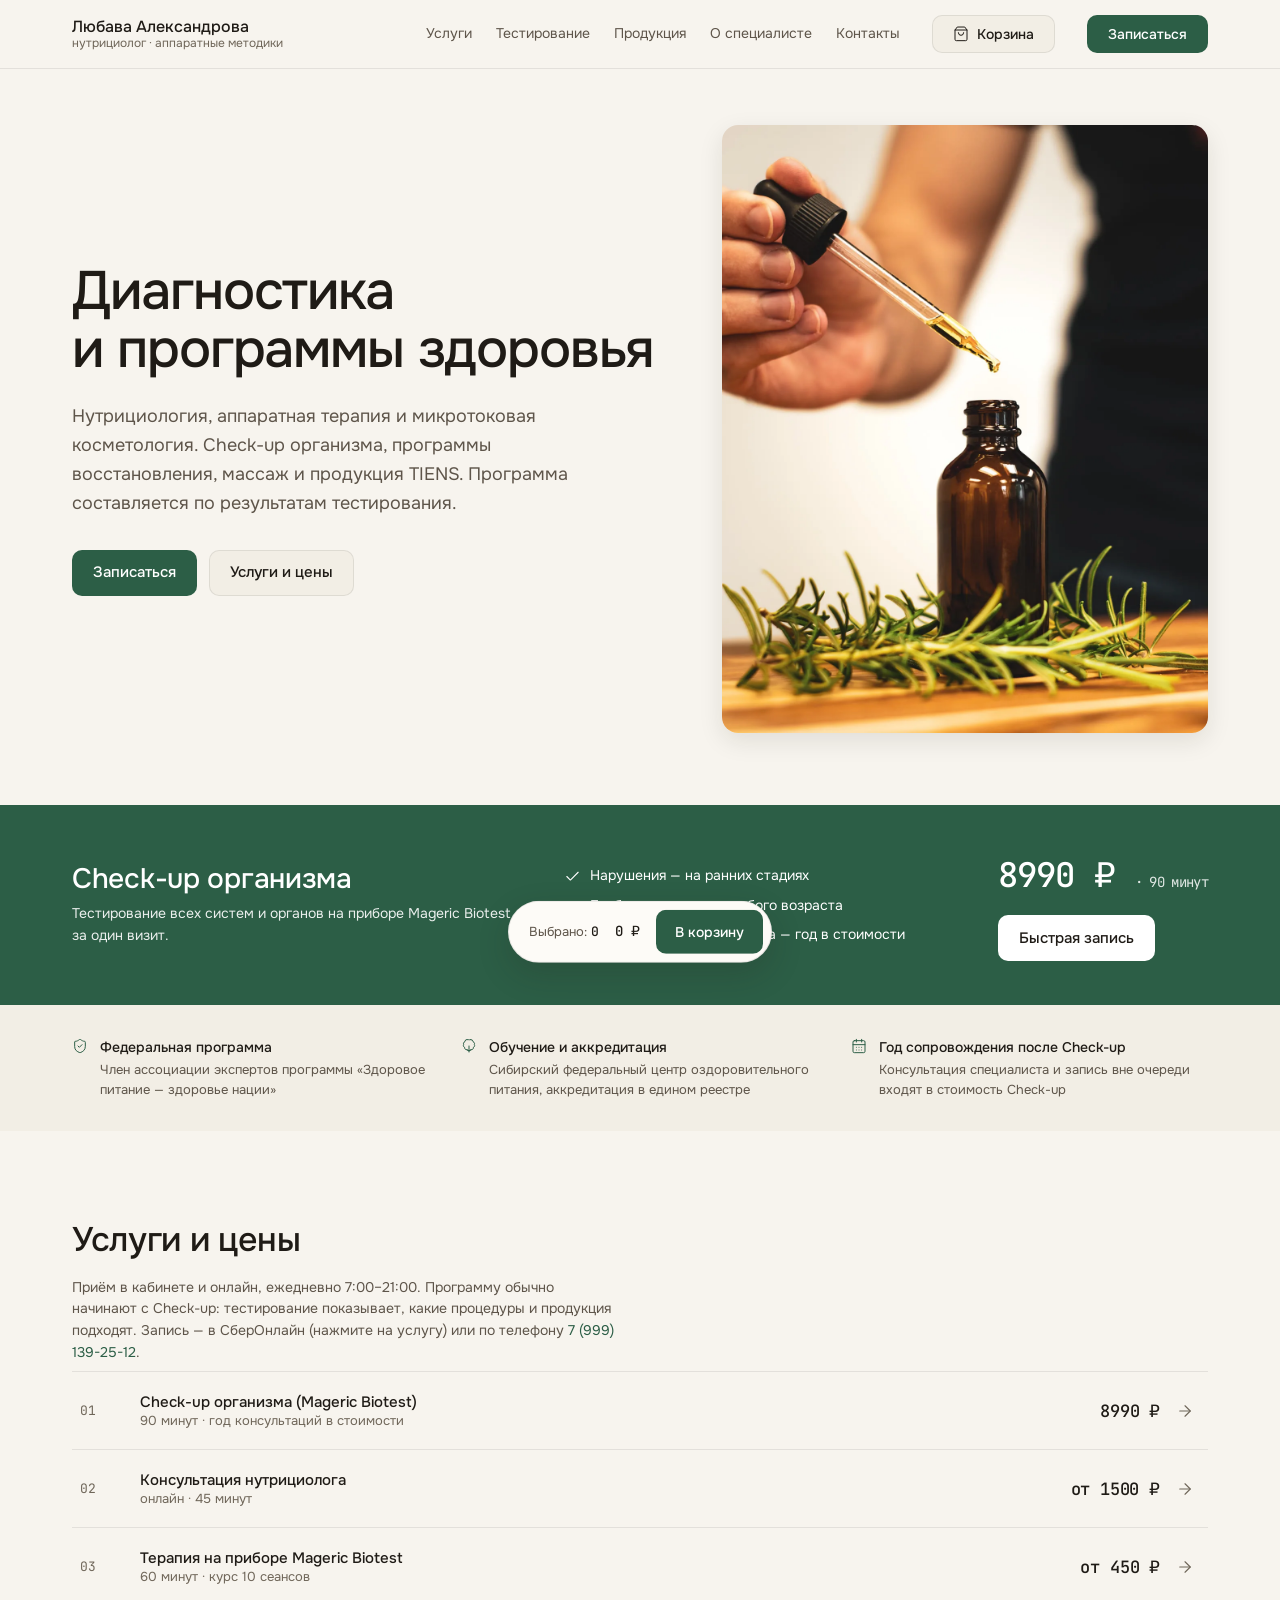
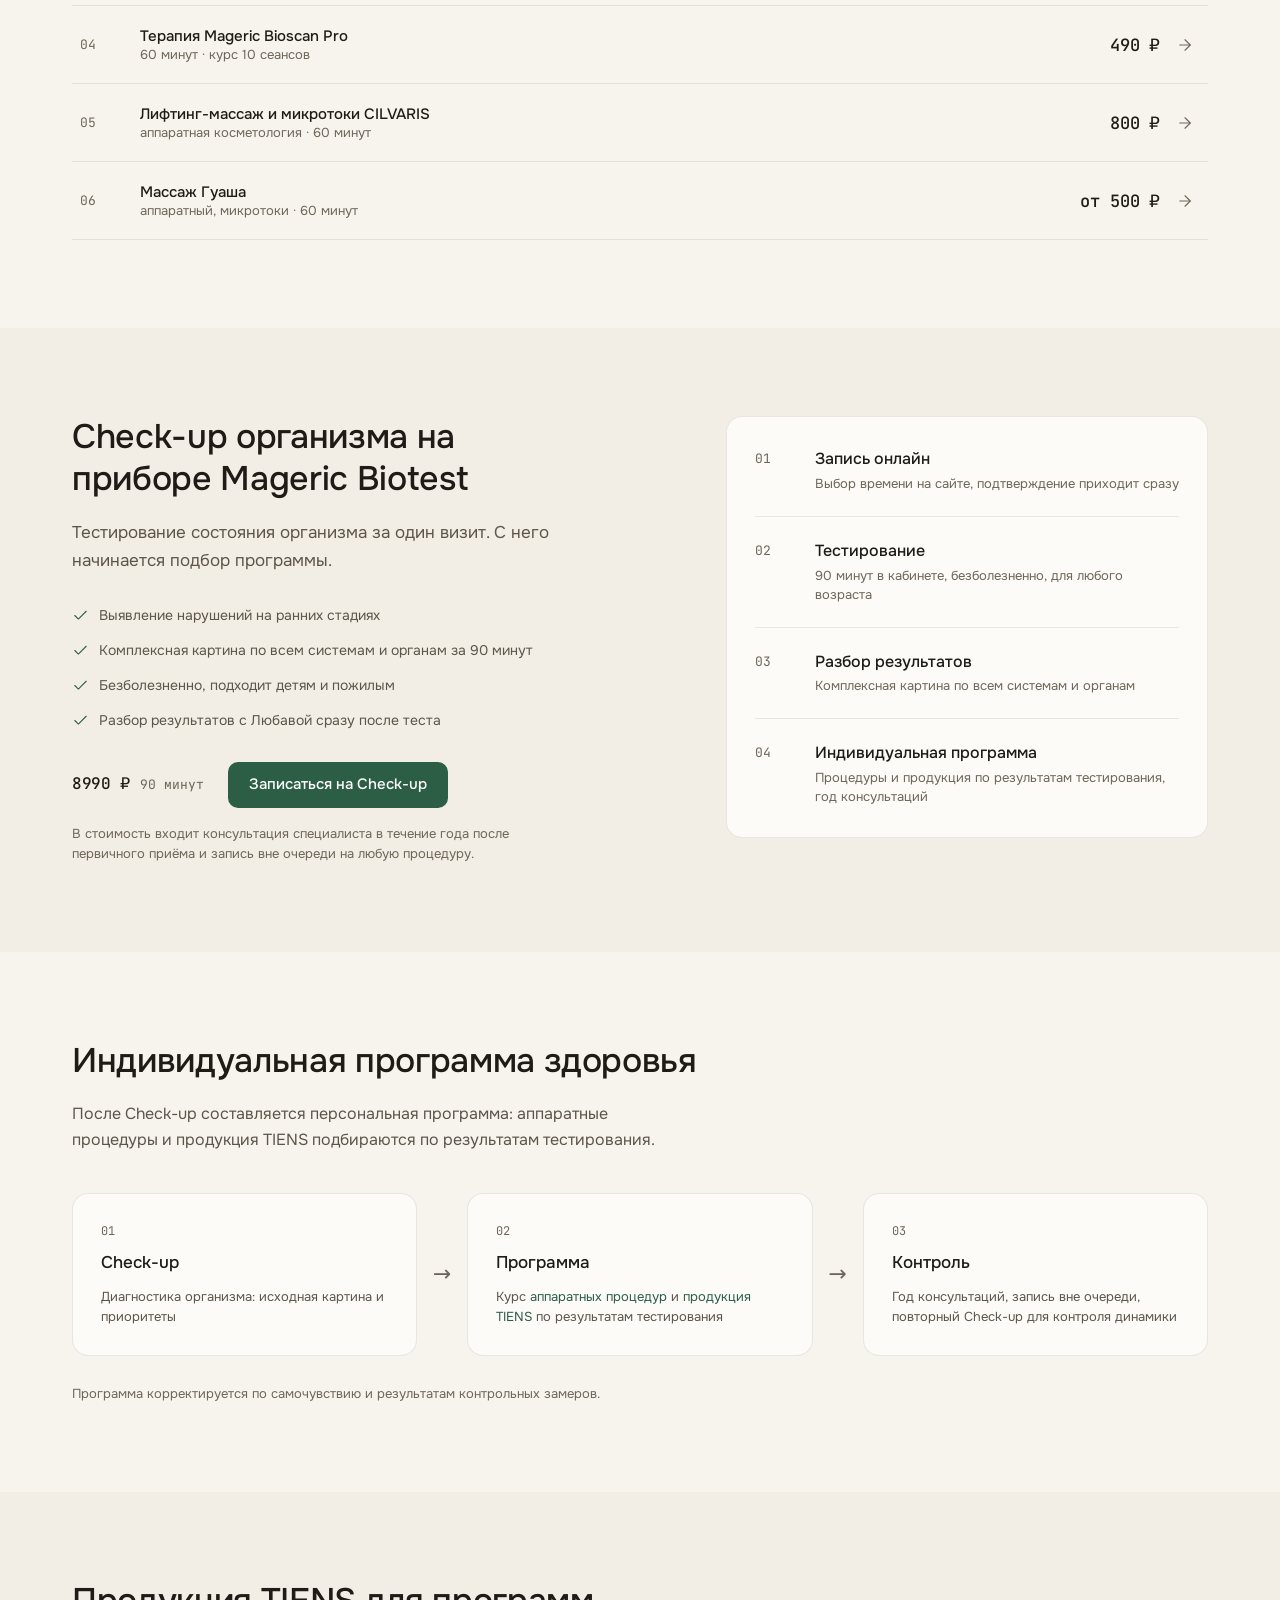
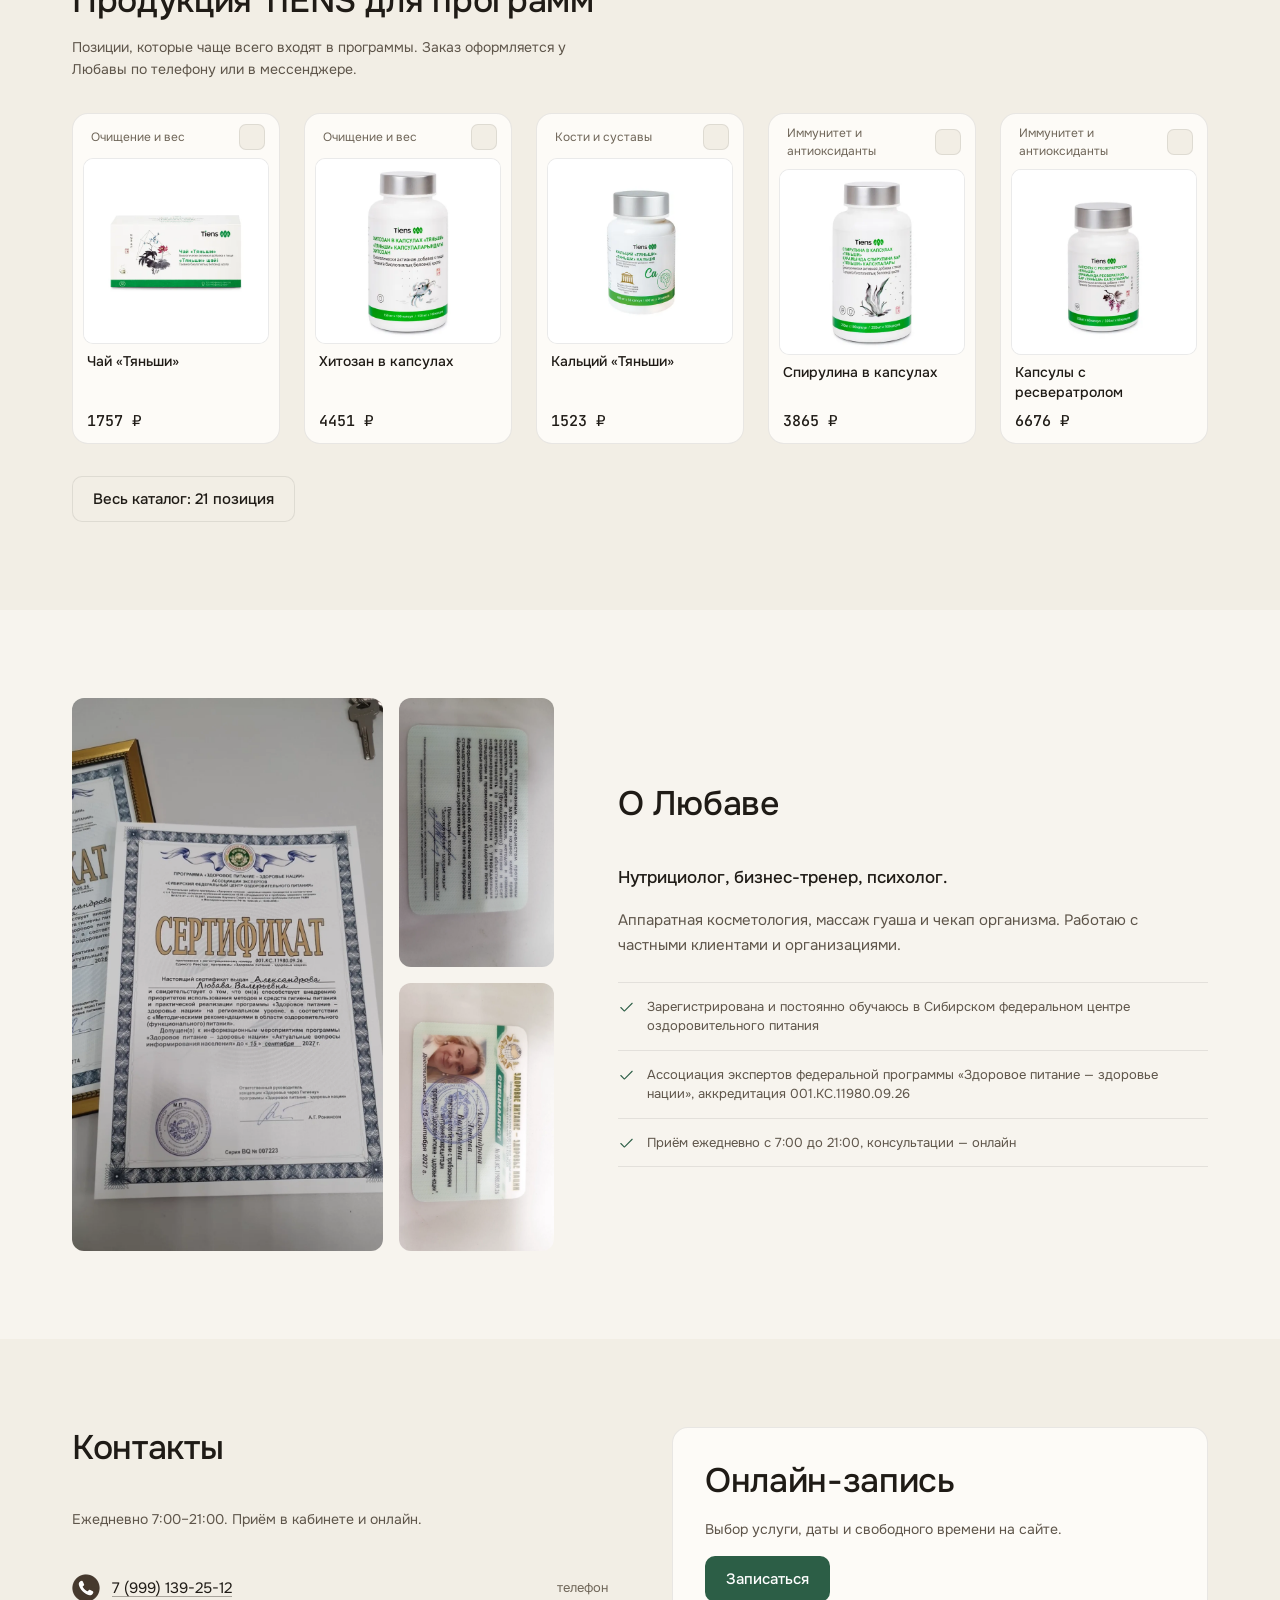
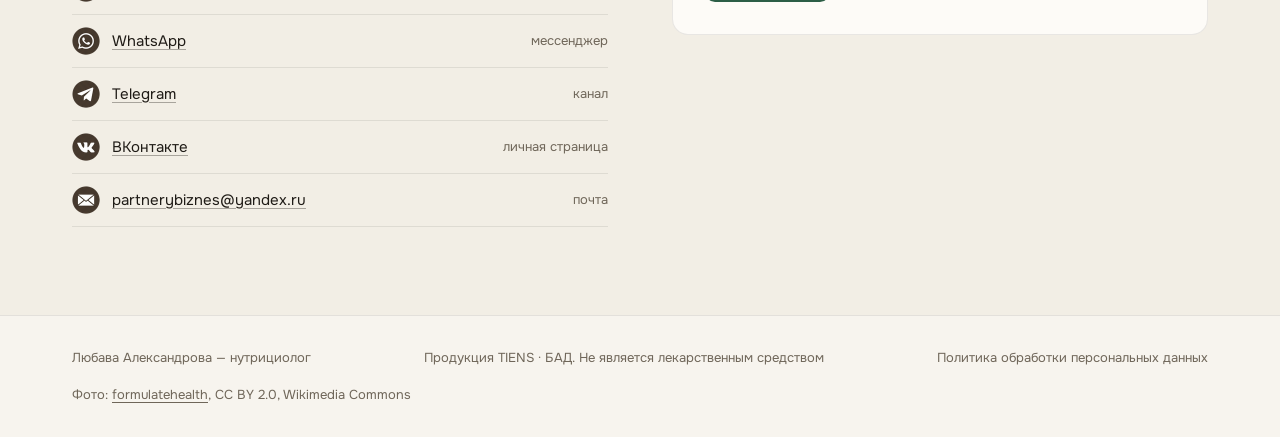
==== commit e239bde3: "Почта заменена на partnerybiznes@yandex.ru" ====
--- a/index.html
+++ b/index.html
@@ -288,7 +288,7 @@
           </div>
           <div class="crow">
             <img class="cico" src="assets/icons/mail.png" alt="" width="28" height="28">
-            <a href="mailto:Alliubava@yandex.ru">Alliubava@yandex.ru</a>
+            <a href="mailto:partnerybiznes@yandex.ru">partnerybiznes@yandex.ru</a>
             <span class="k">почта</span>
           </div>
         </div>
--- a/style.css
+++ b/style.css
@@ -30,7 +30,7 @@
   --shadow-modal: 0 24px 64px rgba(0, 0, 0, 0.30);
 }
 * { box-sizing: border-box; margin: 0; padding: 0; }
-html { scroll-behavior: smooth; overflow-x: clip; scroll-padding-top: 84px; }
+html { scroll-behavior: smooth; overflow-x: clip; scroll-padding-top: 84px; -webkit-tap-highlight-color: transparent; }
 body { font-family: var(--font-ui); font-size: 1rem; line-height: 1.55; background: var(--bg); color: var(--text); -webkit-font-smoothing: antialiased; overflow-x: clip; }
 @media (prefers-reduced-motion: reduce) { html { scroll-behavior: auto; } }
 html:has(body.modal-open) { overflow-y: hidden; }
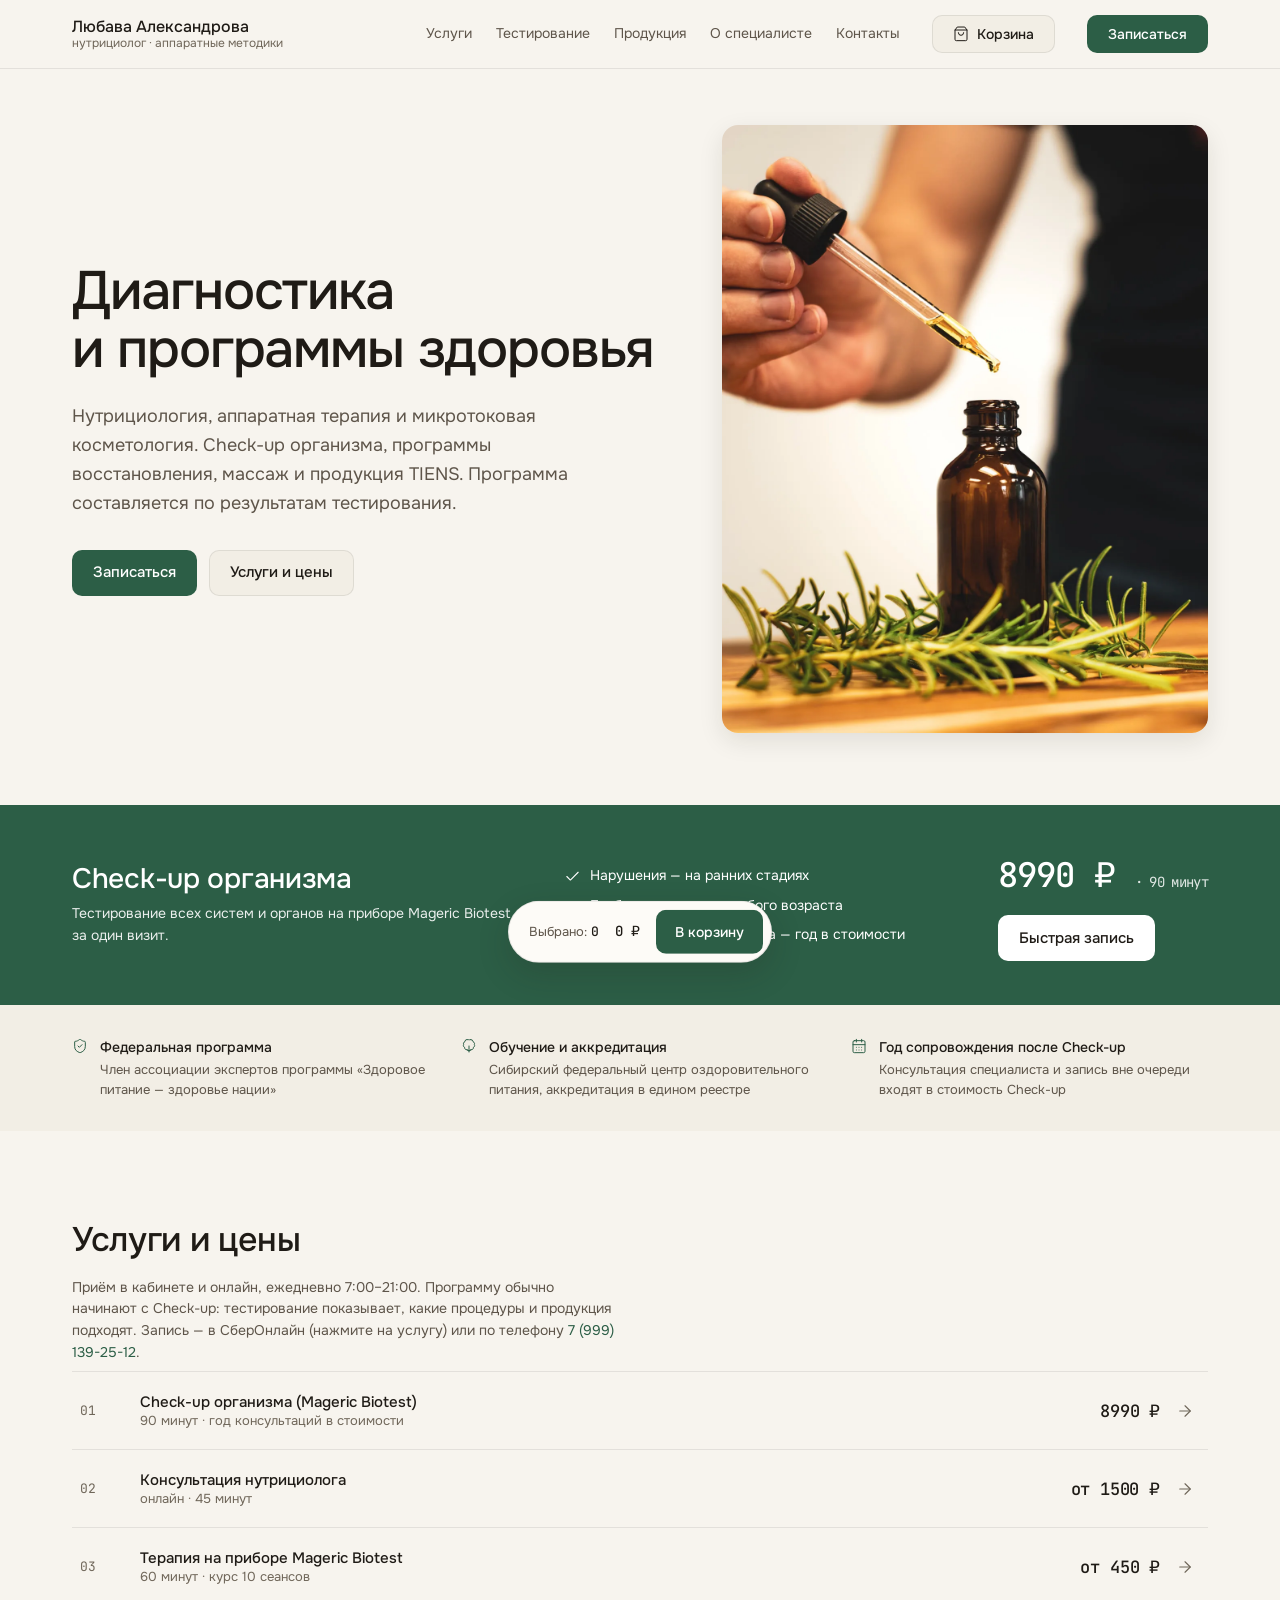
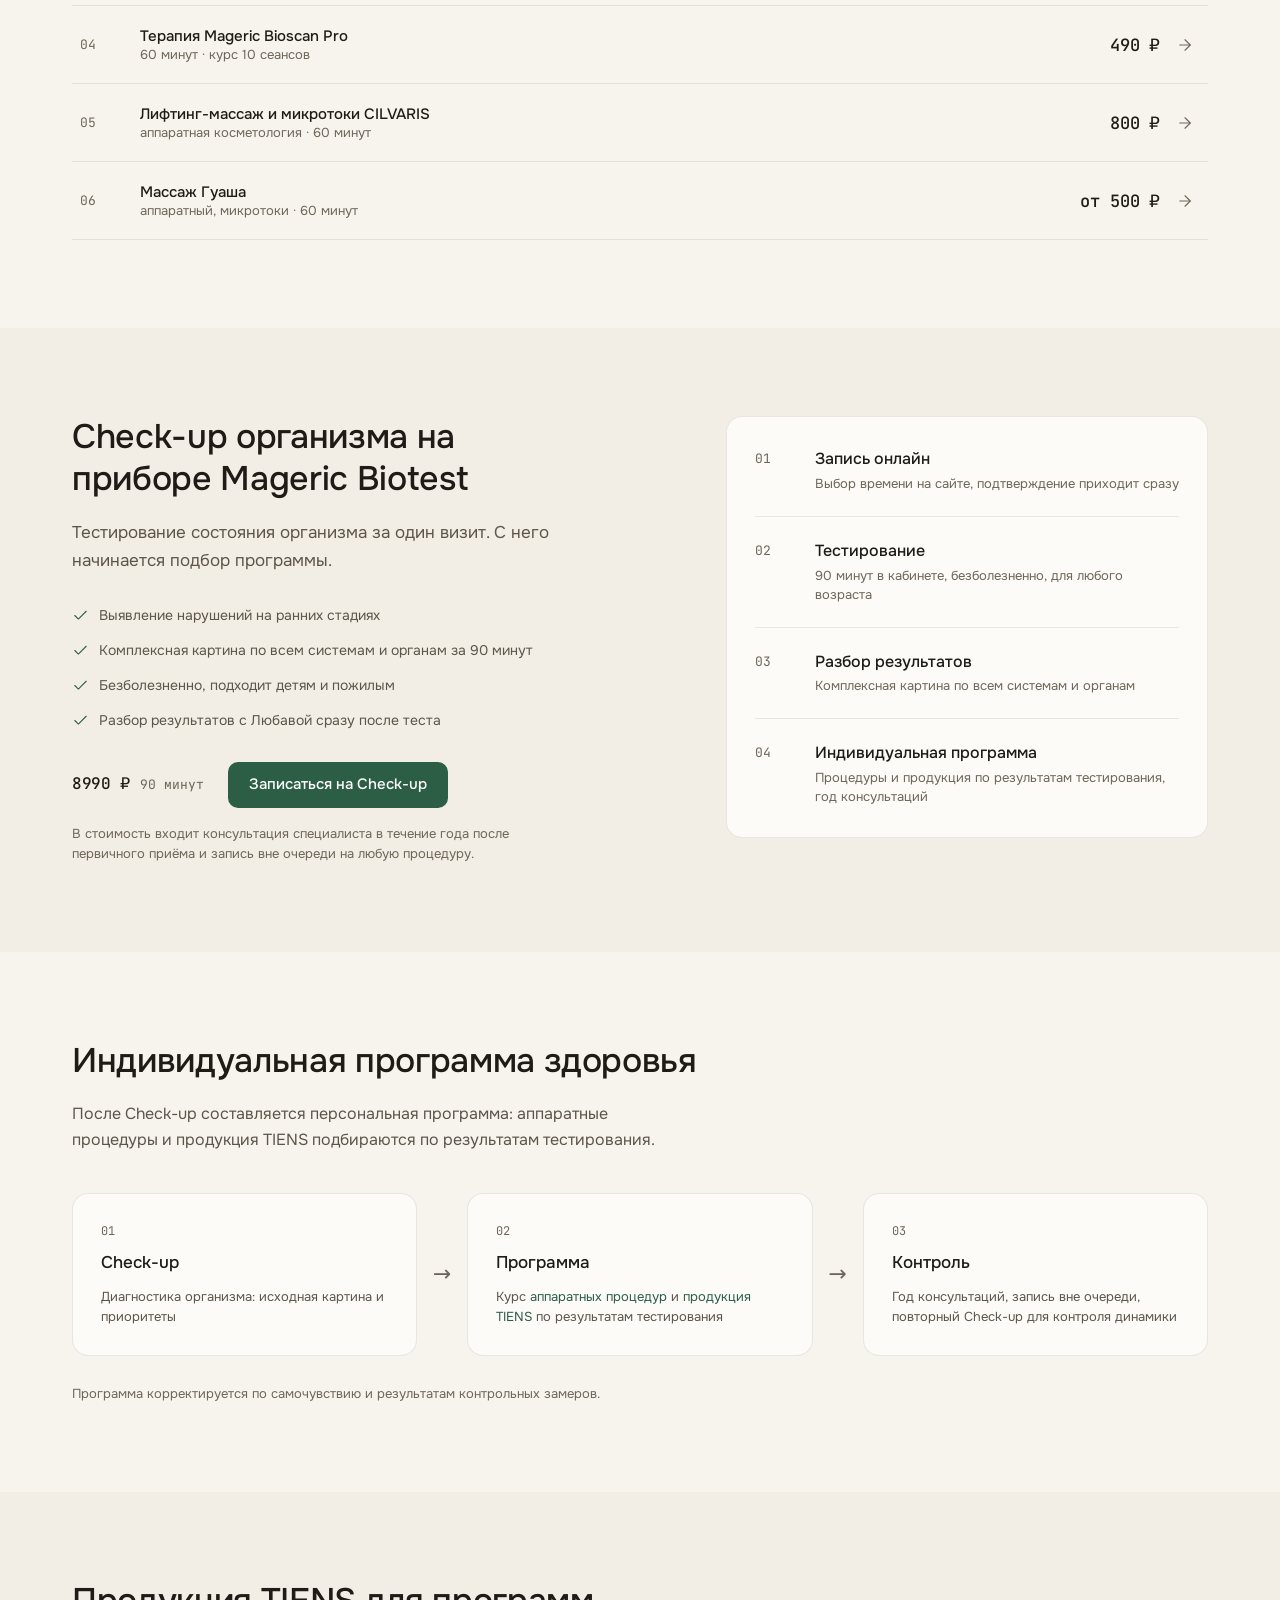
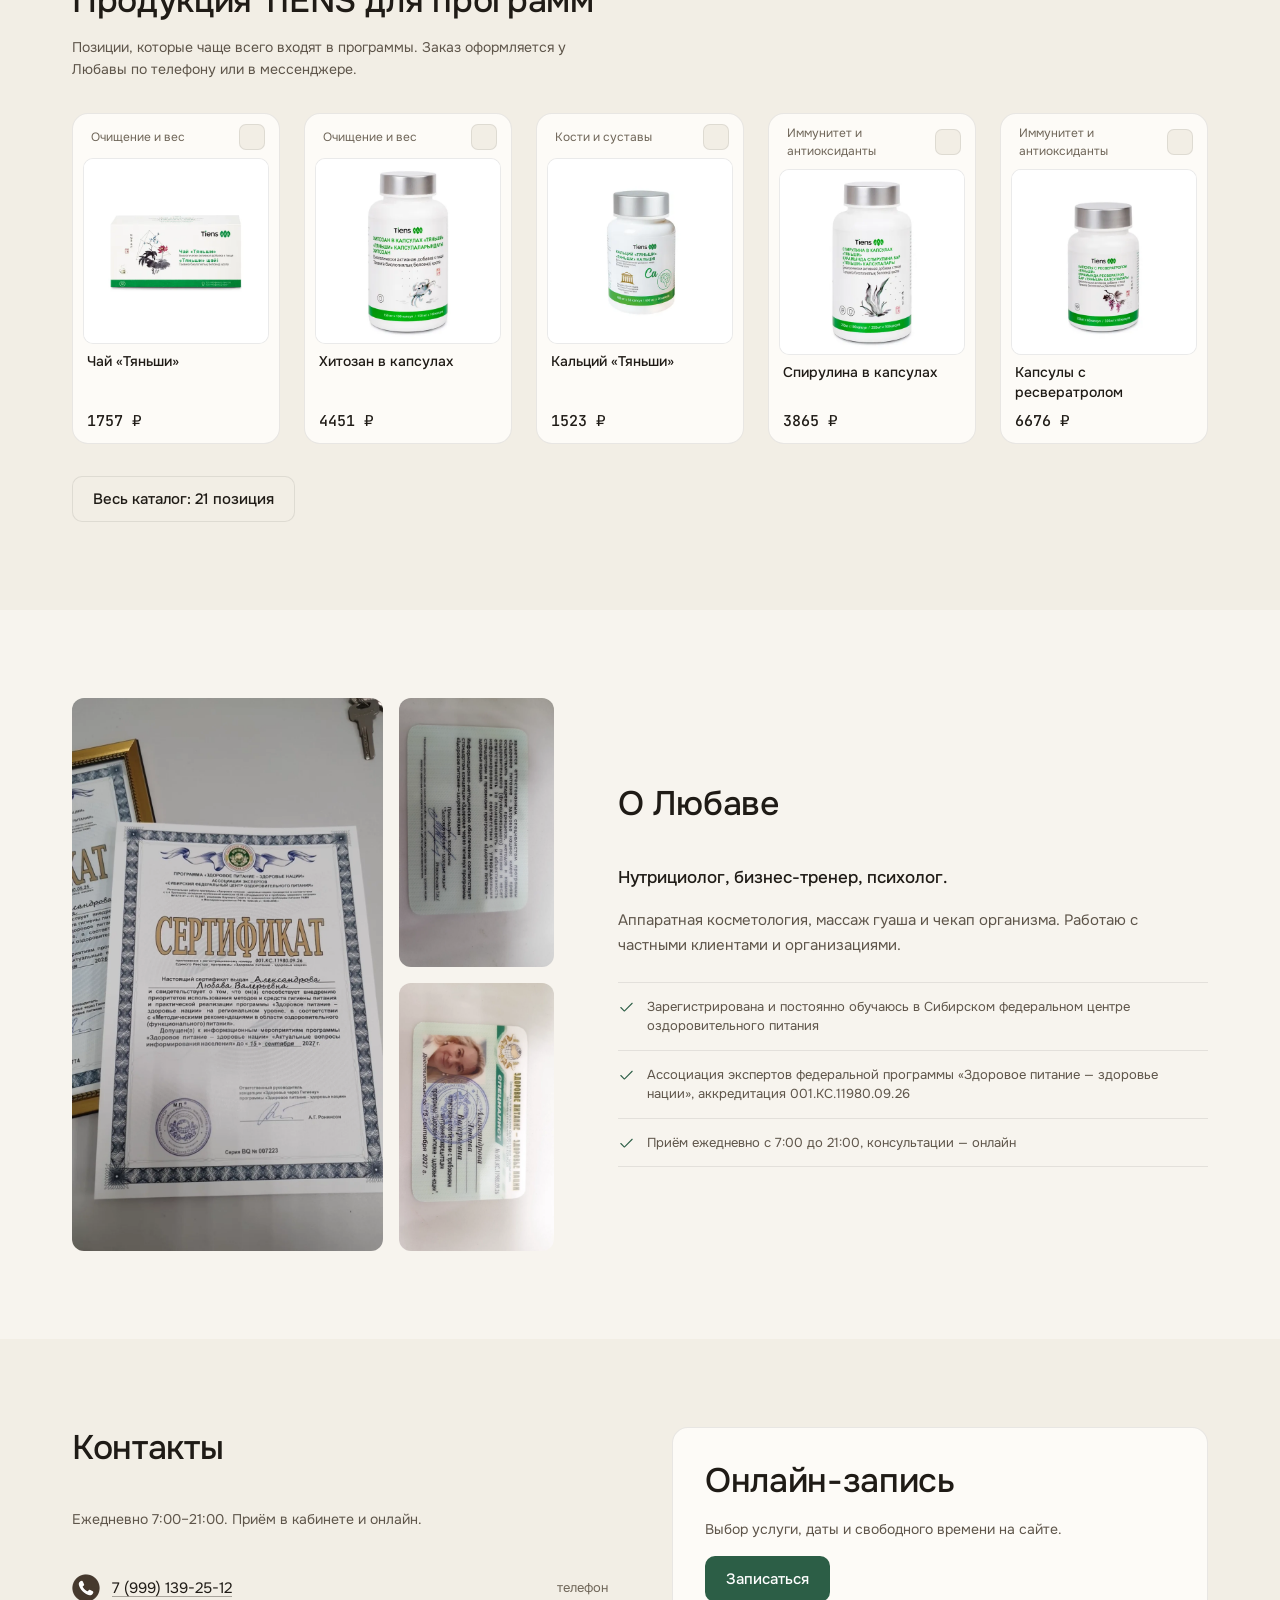
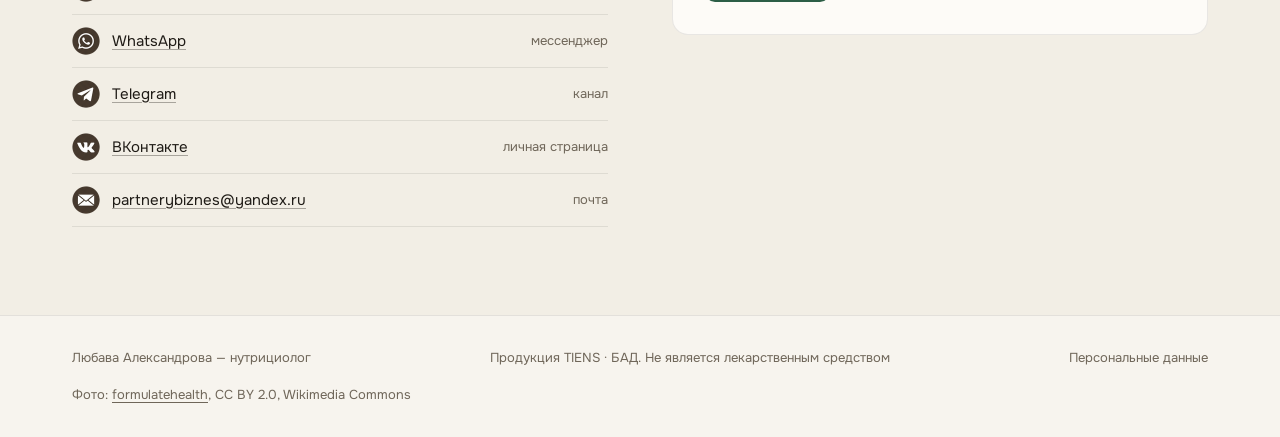
==== commit 88db88d7: "Политика под схему с TIENS: сайт не собирает данные, оператор - ООО Тяньши" ====
--- a/index.html
+++ b/index.html
@@ -306,7 +306,7 @@
   <div class="wrap">
     <span>Любава Александрова — нутрициолог</span>
     <span>Продукция TIENS · БАД. Не является лекарственным средством</span>
-    <span><a href="privacy.html">Политика обработки персональных данных</a></span>
+    <span><a href="privacy.html">Персональные данные</a></span>
     <span class="credit">Фото: <a href="https://commons.wikimedia.org/wiki/File:Taking_rosemary_oil_from_a_bottle.jpg" target="_blank" rel="noopener noreferrer">formulatehealth</a>, CC BY 2.0, Wikimedia Commons</span>
   </div>
 </footer>
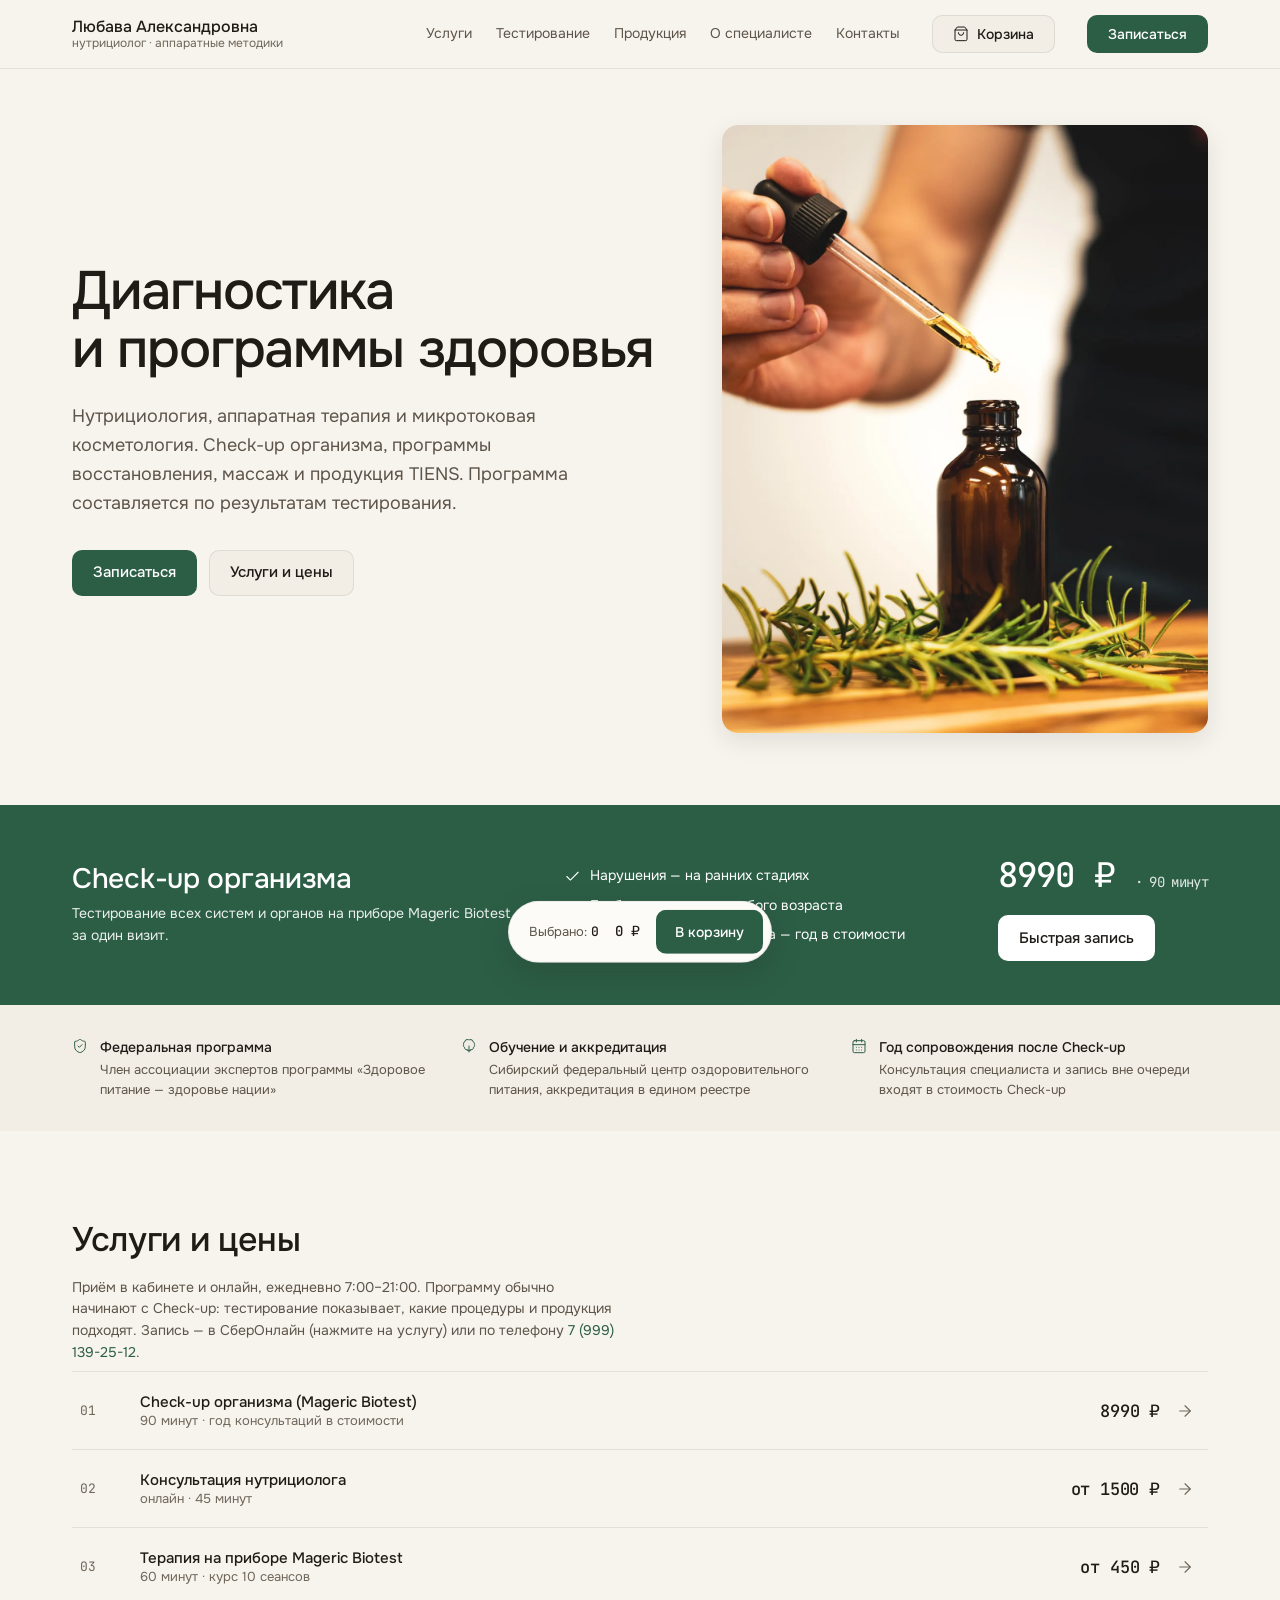
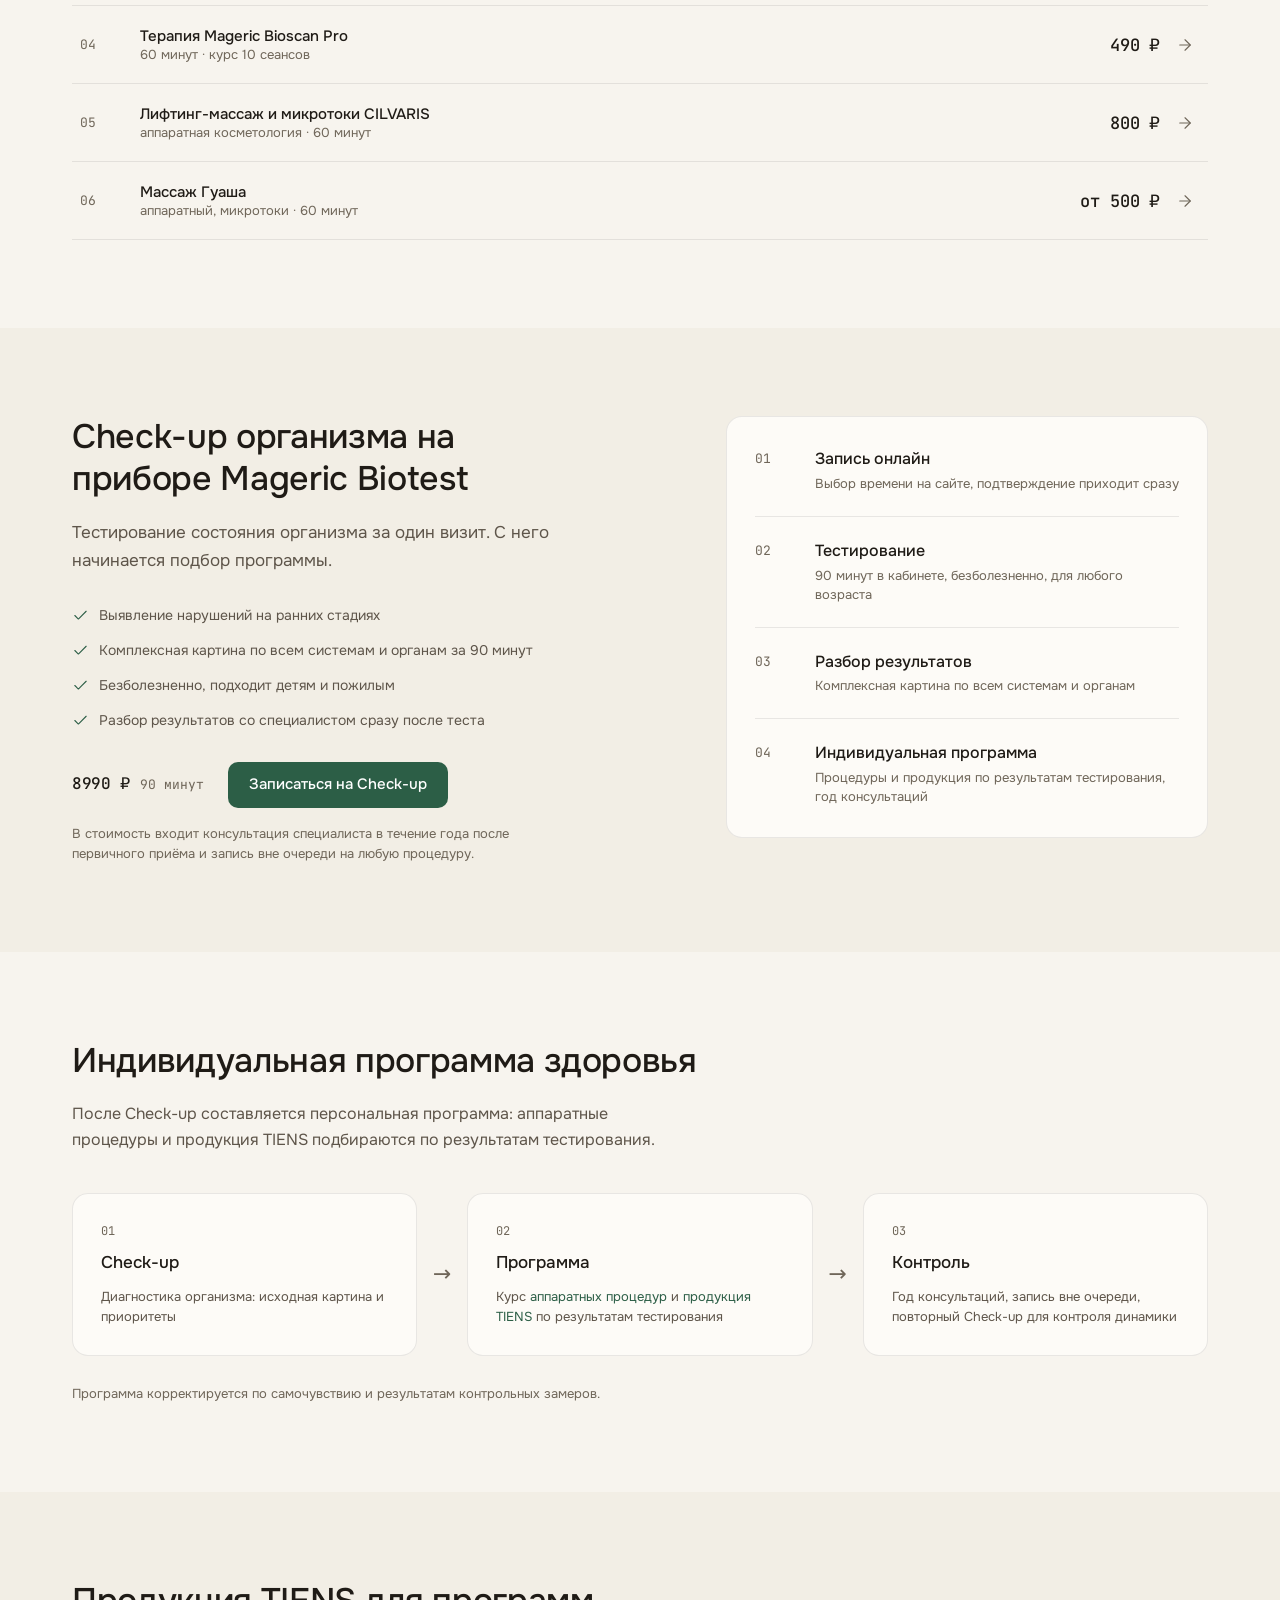
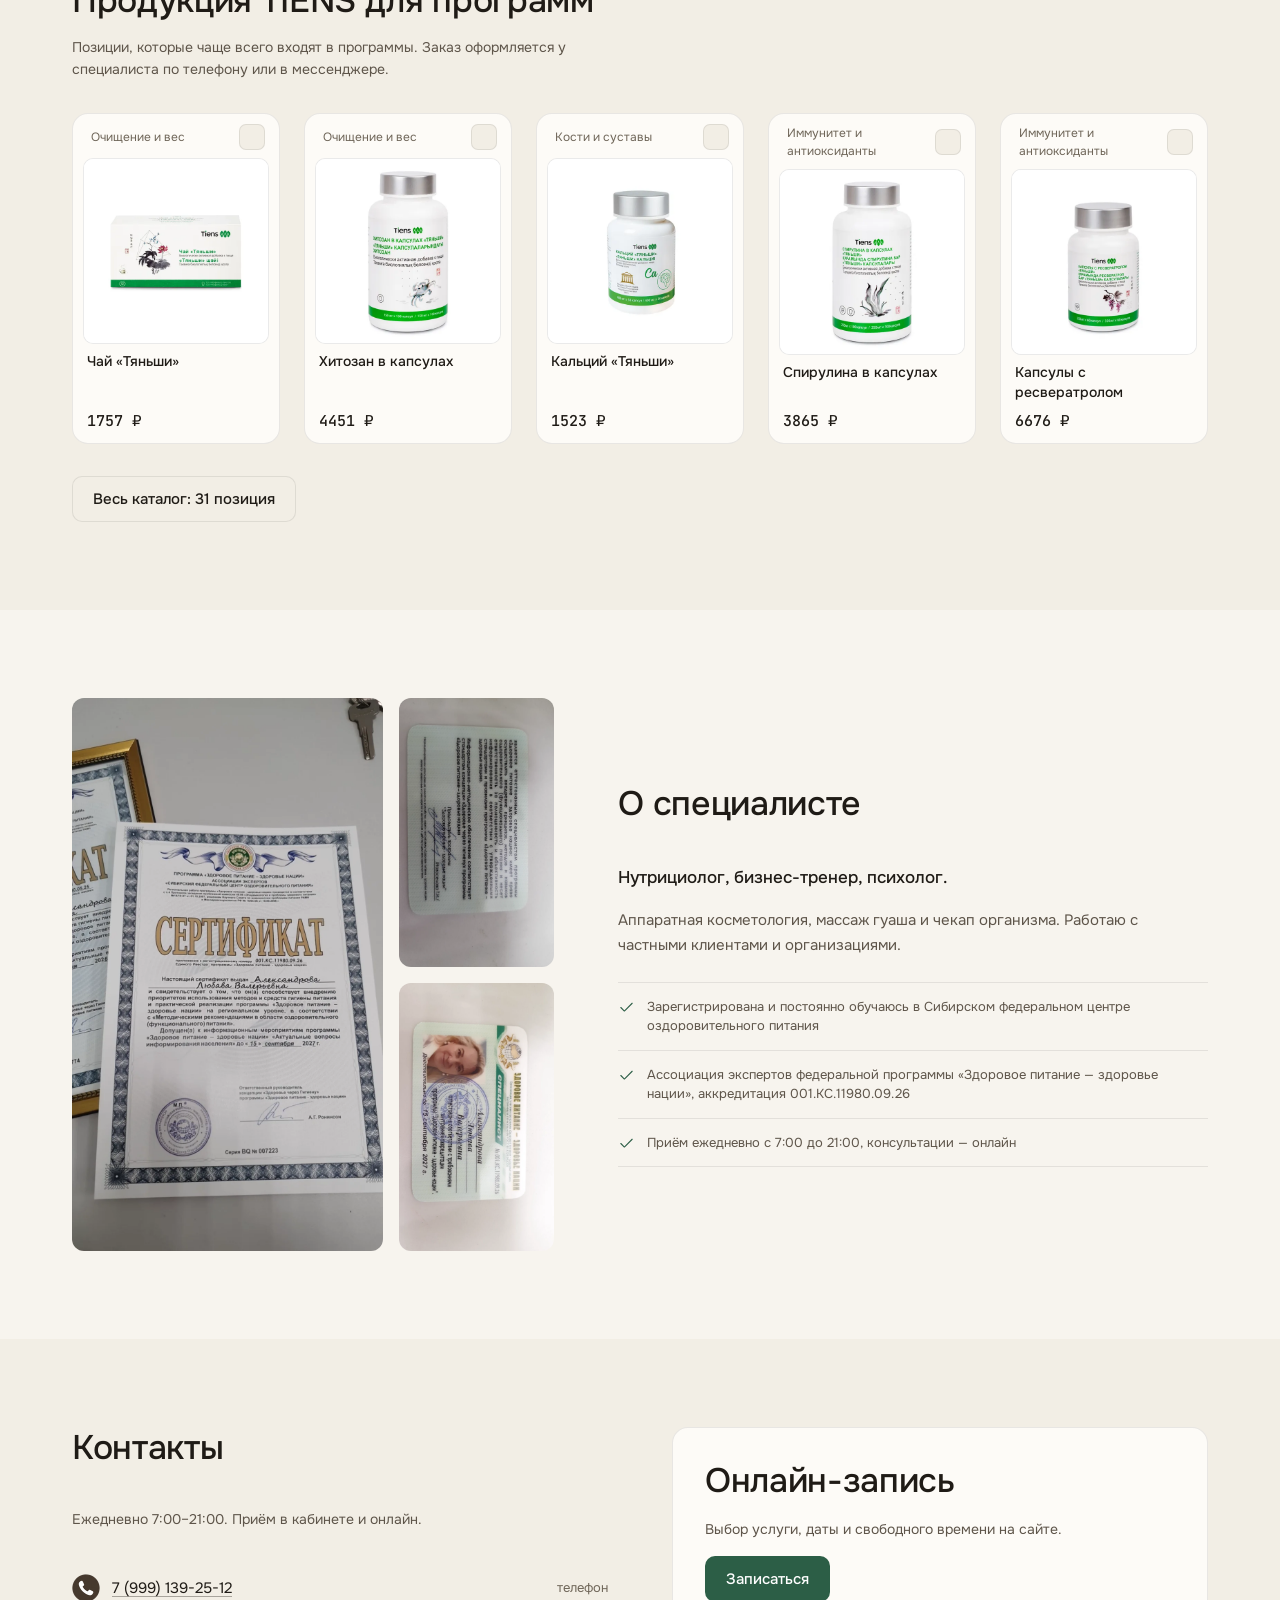
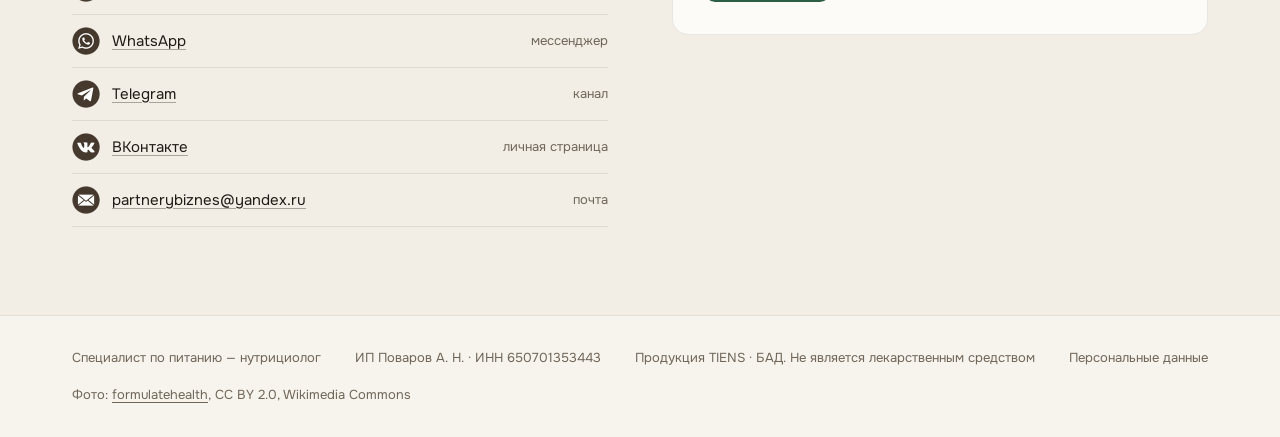
==== commit 91927737: "Чистые адреса: каталог и политика в папках, старые .html перенаправляют" ====
--- a/index.html
+++ b/index.html
@@ -6,14 +6,14 @@
 <meta name="referrer" content="strict-origin-when-cross-origin">
 <meta http-equiv="Content-Security-Policy" content="default-src 'self'; script-src 'self'; style-src 'self' 'unsafe-inline'; img-src 'self' data:; connect-src 'self'; object-src 'none'; base-uri 'none'; form-action 'none'">
 <link rel="icon" href="data:image/svg+xml,%3Csvg xmlns='http://www.w3.org/2000/svg' viewBox='0 0 32 32'%3E%3Crect width='32' height='32' rx='8' fill='%232c5e46'/%3E%3Cpath d='M16 6c5.5 3.4 8 7.4 8 11.5A8 8 0 0 1 8 17.5C8 13.4 10.5 9.4 16 6z' fill='%23f7f4ee'/%3E%3C/svg%3E">
-<title>Любава Александрова — нутрициолог · аппаратные методики · TIENS</title>
-<meta name="description" content="Нутрициолог Любава Александрова: чекап организма, аппаратная терапия, микротоковая косметология, массаж гуаша и продукция TIENS. Индивидуальные программы здоровья, онлайн-запись.">
+<title>Специалист по питанию — нутрициолог · аппаратные методики · TIENS</title>
+<meta name="description" content="Нутрициолог Специалист по питанию: чекап организма, аппаратная терапия, микротоковая косметология, массаж гуаша и продукция TIENS. Индивидуальные программы здоровья, онлайн-запись.">
 <meta property="og:type" content="website">
-<meta property="og:site_name" content="Любава Александрова">
-<meta property="og:title" content="Любава Александрова — нутрициолог">
+<meta property="og:site_name" content="Специалист по питанию">
+<meta property="og:title" content="Специалист по питанию — нутрициолог">
 <meta property="og:description" content="Чекап организма, аппаратная терапия, микротоковая косметология, продукция TIENS. Индивидуальные программы здоровья.">
-<meta property="og:url" content="https://artshelby.github.io/lyubava/">
-<meta property="og:image" content="https://artshelby.github.io/lyubava/assets/og.jpg">
+<meta property="og:url" content="https://lyubava-nutriciolog.ru/">
+<meta property="og:image" content="https://lyubava-nutriciolog.ru/assets/og.jpg">
 <meta property="og:image:width" content="1200">
 <meta property="og:image:height" content="630">
 <meta name="twitter:card" content="summary_large_image">
@@ -23,14 +23,14 @@
 
 <header>
   <div class="wrap nav">
-    <a class="brand" href="index.html">
-      <b>Любава Александрова</b>
+    <a class="brand" href="./">
+      <b>Любава Александровна</b>
       <small>нутрициолог · аппаратные методики</small>
     </a>
     <nav>
       <a href="#services">Услуги</a>
       <a href="#testing">Тестирование</a>
-      <a href="catalog.html">Продукция</a>
+      <a href="catalog/">Продукция</a>
       <a href="#about">О специалисте</a>
       <a href="#contacts">Контакты</a>
     </nav>
@@ -154,7 +154,7 @@
           <li><svg width="17" height="17" viewBox="0 0 24 24" fill="none" stroke="currentColor" stroke-width="1.5" stroke-linecap="round" stroke-linejoin="round" aria-hidden="true"><path d="M20 6 9 17l-5-5"/></svg>Выявление нарушений на ранних стадиях</li>
           <li><svg width="17" height="17" viewBox="0 0 24 24" fill="none" stroke="currentColor" stroke-width="1.5" stroke-linecap="round" stroke-linejoin="round" aria-hidden="true"><path d="M20 6 9 17l-5-5"/></svg>Комплексная картина по всем системам и органам за 90 минут</li>
           <li><svg width="17" height="17" viewBox="0 0 24 24" fill="none" stroke="currentColor" stroke-width="1.5" stroke-linecap="round" stroke-linejoin="round" aria-hidden="true"><path d="M20 6 9 17l-5-5"/></svg>Безболезненно, подходит детям и пожилым</li>
-          <li><svg width="17" height="17" viewBox="0 0 24 24" fill="none" stroke="currentColor" stroke-width="1.5" stroke-linecap="round" stroke-linejoin="round" aria-hidden="true"><path d="M20 6 9 17l-5-5"/></svg>Разбор результатов с Любавой сразу после теста</li>
+          <li><svg width="17" height="17" viewBox="0 0 24 24" fill="none" stroke="currentColor" stroke-width="1.5" stroke-linecap="round" stroke-linejoin="round" aria-hidden="true"><path d="M20 6 9 17l-5-5"/></svg>Разбор результатов со специалистом сразу после теста</li>
         </ul>
         <div class="testing-price">
           <span class="price">8990 ₽ <small>90 минут</small></span>
@@ -204,7 +204,7 @@
         <div class="flow-card">
           <span class="idx mono">02</span>
           <div class="t">Программа</div>
-          <div class="d">Курс <a href="#services">аппаратных процедур</a> и <a href="catalog.html">продукция TIENS</a> по результатам тестирования</div>
+          <div class="d">Курс <a href="#services">аппаратных процедур</a> и <a href="catalog/">продукция TIENS</a> по результатам тестирования</div>
         </div>
         <div class="flow-arrow" aria-hidden="true">→</div>
         <div class="flow-card">
@@ -221,10 +221,10 @@
   <section id="products" class="products">
     <div class="wrap">
       <h2>Продукция TIENS для программ</h2>
-      <p class="products-note">Позиции, которые чаще всего входят в программы. Заказ оформляется у Любавы по телефону или в мессенджере.</p>
+      <p class="products-note">Позиции, которые чаще всего входят в программы. Заказ оформляется у специалиста по телефону или в мессенджере.</p>
       <div class="products-grid" id="productsGrid"></div>
       <div class="products-more">
-        <a class="btn btn-secondary" href="catalog.html">Весь каталог: 21 позиция</a>
+        <a class="btn btn-secondary" href="catalog/">Весь каталог: 31 позиция</a>
       </div>
     </div>
   </section>
@@ -233,12 +233,12 @@
   <section id="about">
     <div class="wrap about-grid">
       <div class="about-photo">
-        <img src="assets/about-1.webp" alt="Сертификат и аккредитация Любавы" width="900" height="1180" loading="lazy" decoding="async">
+        <img src="assets/about-1.webp" alt="Сертификат и аккредитация специалиста" width="900" height="1180" loading="lazy" decoding="async">
         <img src="assets/about-2.webp" alt="Удостоверение специалиста" width="900" height="1180" loading="lazy" decoding="async">
         <img src="assets/about-3.webp" alt="Документ программы «Здоровое питание»" width="900" height="1180" loading="lazy" decoding="async">
       </div>
       <div class="about-text">
-        <h2>О Любаве</h2>
+        <h2>О специалисте</h2>
         <p class="hello">Нутрициолог, бизнес-тренер, психолог.</p>
         <p>Аппаратная косметология, массаж гуаша и чекап организма. Работаю с частными клиентами и организациями.</p>
         <div class="creds">
@@ -304,9 +304,10 @@
 
 <footer>
   <div class="wrap">
-    <span>Любава Александрова — нутрициолог</span>
+    <span>Специалист по питанию — нутрициолог</span>
+    <span>ИП Поваров А. Н. · ИНН 650701353443</span>
     <span>Продукция TIENS · БАД. Не является лекарственным средством</span>
-    <span><a href="privacy.html">Персональные данные</a></span>
+    <span><a href="privacy/">Персональные данные</a></span>
     <span class="credit">Фото: <a href="https://commons.wikimedia.org/wiki/File:Taking_rosemary_oil_from_a_bottle.jpg" target="_blank" rel="noopener noreferrer">formulatehealth</a>, CC BY 2.0, Wikimedia Commons</span>
   </div>
 </footer>
--- a/style.css
+++ b/style.css
@@ -432,3 +432,10 @@
   .products-grid::-webkit-scrollbar { display: none; }
   .products-grid .pcard { flex: 0 0 76%; scroll-snap-align: start; }
 }
+
+/* Плейсхолдер карточки без фото (товары, по которым фото ещё не переданы) */
+.p-ph { width: 100%; aspect-ratio: 1; display: grid; place-items: center;
+  background: linear-gradient(135deg, #e8efe6, #d6e2d2); color: #4d6b52;
+  font: 700 clamp(28px, 5vw, 48px)/1 "Onest", sans-serif; border-radius: 14px; }
+.p-ph-sm { width: 96px; height: 96px; aspect-ratio: auto; border-radius: 10px;
+  font-size: 28px; flex: 0 0 96px; }
